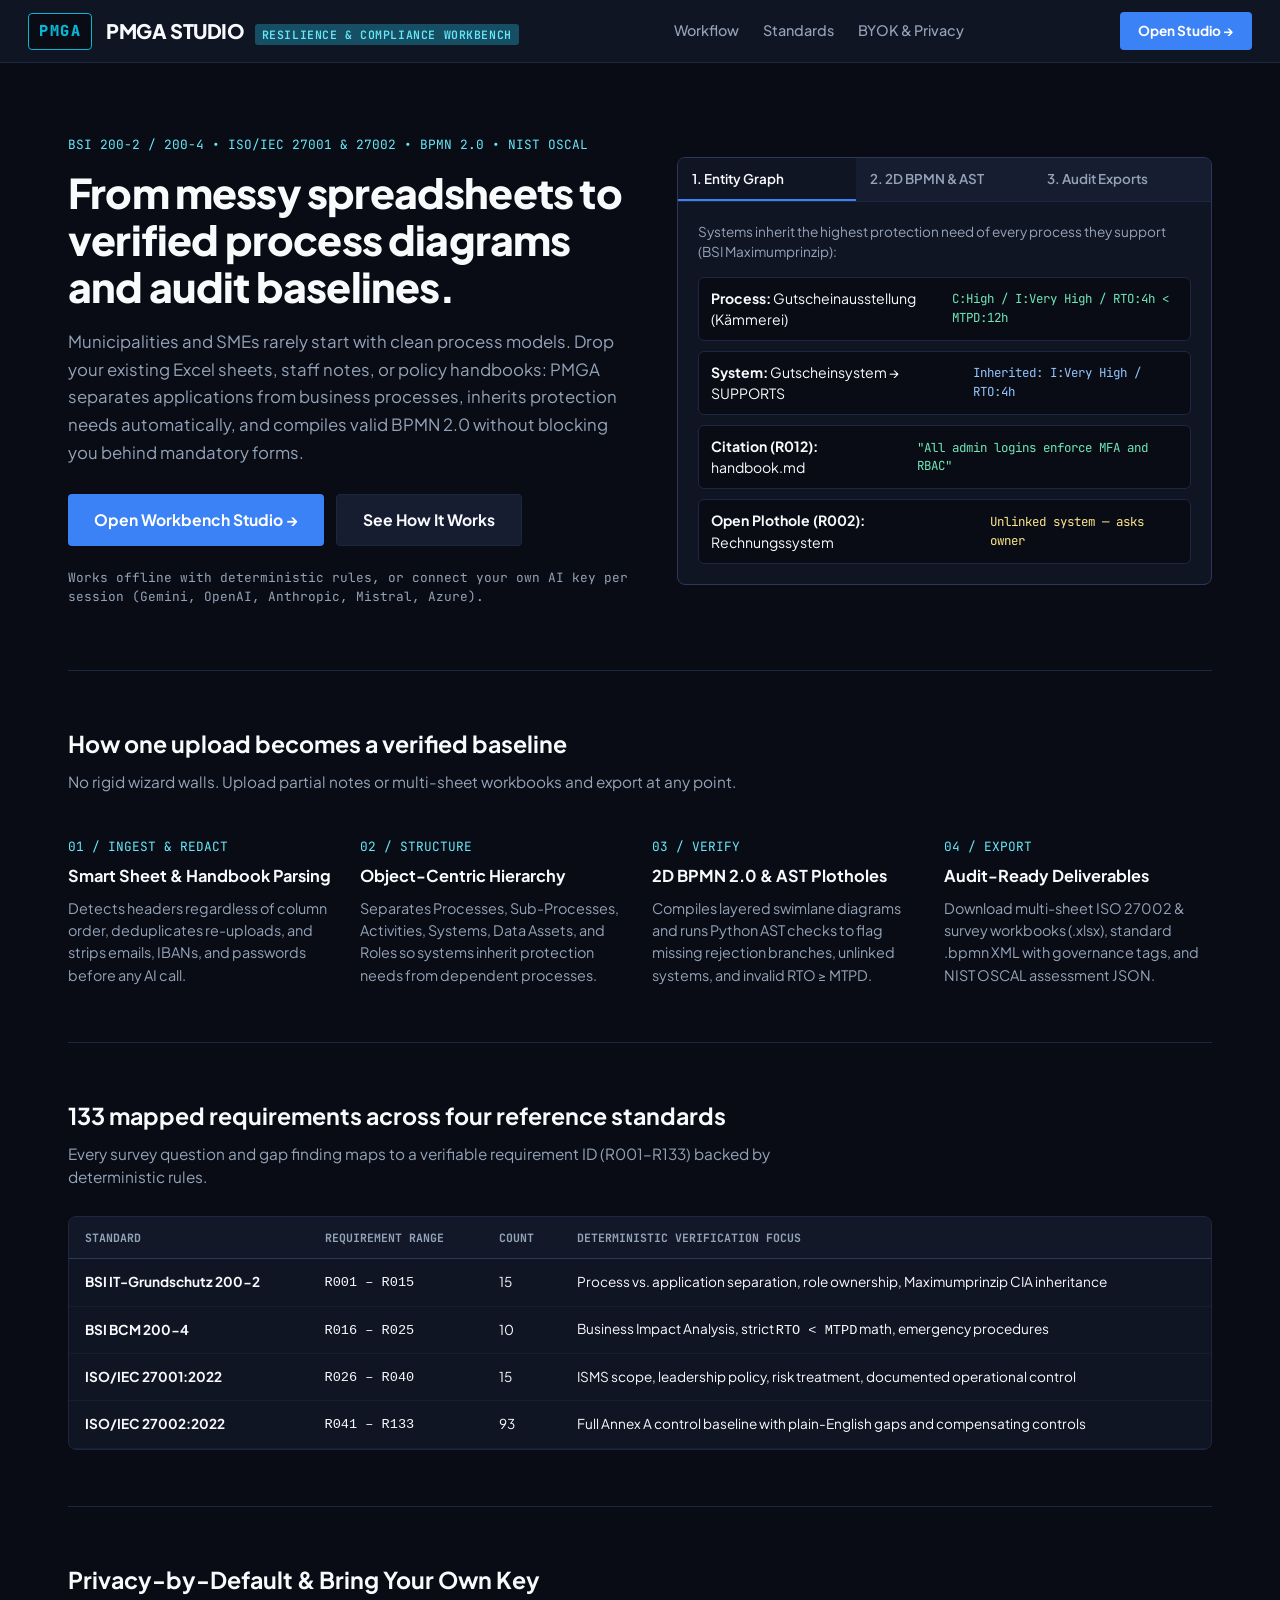
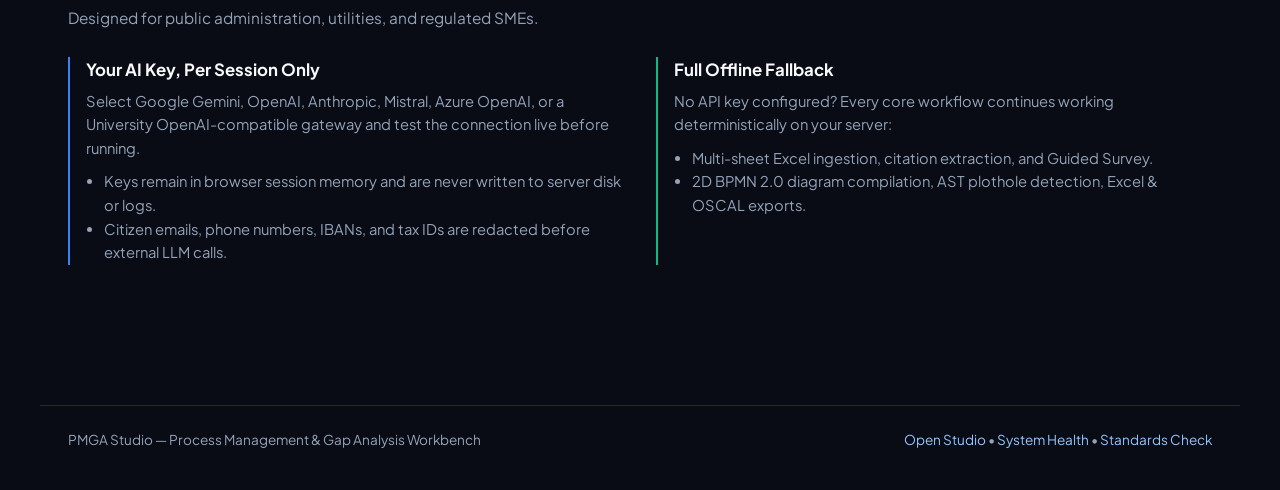
==== static/landing.html @ 05fce690 "feat(ui): add Obsidian Studio landing page at / and route workbench to /studio" ====
<!DOCTYPE html>
<html lang="en">
<head>
  <meta charset="UTF-8">
  <meta name="viewport" content="width=device-width, initial-scale=1.0">
  <title>PMGA Studio — Process Management &amp; Compliance Gap Workbench</title>
  <meta name="description" content="Turn messy spreadsheets and process handbooks into verified BPMN 2.0 diagrams, BSI 200-2 inheritance graphs, and ISO 27002 / OSCAL audit baselines.">

  <link rel="preconnect" href="https://fonts.googleapis.com">
  <link rel="preconnect" href="https://fonts.gstatic.com" crossorigin>
  <link href="https://fonts.googleapis.com/css2?family=JetBrains+Mono:wght@400;500;600;700;800&family=Plus+Jakarta+Sans:wght@400;500;600;700;800&display=swap" rel="stylesheet">

  <link rel="stylesheet" href="/static/css/styles.css?v=2.3.0">
  <link rel="stylesheet" href="/static/css/landing.css?v=2.3.0">
</head>
<body>

  <header class="app-header">
    <div class="brand">
      <div class="brand-crest">PMGA</div>
      <div class="brand-titles">
        <h1>PMGA STUDIO</h1>
        <span class="subtitle">Resilience &amp; Compliance Workbench</span>
      </div>
    </div>

    <nav class="landing-nav-links" aria-label="Primary">
      <a href="#workflow">Workflow</a>
      <a href="#standards">Standards</a>
      <a href="#privacy-byok">BYOK &amp; Privacy</a>
    </nav>

    <div class="header-actions">
      <a href="/studio" class="pill-btn primary hero-cta-link">Open Studio &rarr;</a>
    </div>
  </header>

  <main class="landing-main">

    <!-- HERO -->
    <section class="hero-grid">
      <div>
        <div class="hero-eyebrow">BSI 200-2 / 200-4 &bull; ISO/IEC 27001 &amp; 27002 &bull; BPMN 2.0 &bull; NIST OSCAL</div>
        <h2 class="hero-title">From messy spreadsheets to verified process diagrams and audit baselines.</h2>
        <p class="hero-lead">
          Municipalities and SMEs rarely start with clean process models. Drop your existing Excel sheets, staff notes, or policy handbooks: PMGA separates applications from business processes, inherits protection needs automatically, and compiles valid BPMN 2.0 without blocking you behind mandatory forms.
        </p>
        <div class="hero-actions">
          <a href="/studio" class="pill-btn primary large hero-cta-link">Open Workbench Studio &rarr;</a>
          <a href="#workflow" class="pill-btn secondary large hero-cta-link">See How It Works</a>
        </div>
        <p class="hero-footnote">
          Works offline with deterministic rules, or connect your own AI key per session (Gemini, OpenAI, Anthropic, Mistral, Azure).
        </p>
      </div>

      <!-- Interactive Visual Preview -->
      <div class="preview-stage" aria-label="Interactive PMGA Pipeline Preview">
        <div class="stage-tabs" role="tablist">
          <button type="button" class="stage-tab active" role="tab" aria-selected="true" data-stage="stage-graph">1. Entity Graph</button>
          <button type="button" class="stage-tab" role="tab" aria-selected="false" data-stage="stage-bpmn">2. 2D BPMN &amp; AST</button>
          <button type="button" class="stage-tab" role="tab" aria-selected="false" data-stage="stage-export">3. Audit Exports</button>
        </div>

        <div class="stage-body">
          <div id="stage-graph" class="stage-pane active">
            <p class="stage-caption">Systems inherit the highest protection need of every process they support (BSI Maximumprinzip):</p>
            <ul class="graph-flow-list">
              <li class="graph-flow-row">
                <span><strong>Process:</strong> Gutscheinausstellung (Kämmerei)</span>
                <span class="mono-tag">C:High / I:Very High / RTO:4h &lt; MTPD:12h</span>
              </li>
              <li class="graph-flow-row">
                <span><strong>System:</strong> Gutscheinsystem &rarr; SUPPORTS</span>
                <span class="mono-tag info">Inherited: I:Very High / RTO:4h</span>
              </li>
              <li class="graph-flow-row">
                <span><strong>Citation (R012):</strong> handbook.md</span>
                <span class="mono-tag">"All admin logins enforce MFA and RBAC"</span>
              </li>
              <li class="graph-flow-row">
                <span><strong>Open Plothole (R002):</strong> Rechnungssystem</span>
                <span class="mono-tag warn">Unlinked system &mdash; asks owner</span>
              </li>
            </ul>
          </div>

          <div id="stage-bpmn" class="stage-pane">
            <p class="stage-caption">Layered 2D BPMN 2.0 swimlanes with deterministic Python AST branch checking:</p>
            <svg viewBox="0 0 540 185" width="100%" height="185" role="img" aria-label="Sample 2D BPMN 2.0 diagram with parallel gateway and loop-back">
              <rect x="4" y="4" width="532" height="177" rx="6" fill="#090C15" stroke="#1E2740"/>
              <line x1="4" y1="92" x2="536" y2="92" stroke="#161E33"/>
              <text x="14" y="24" fill="#94A3B8" font-family="JetBrains Mono, monospace" font-size="10">Bürgeramt</text>
              <text x="14" y="112" fill="#94A3B8" font-family="JetBrains Mono, monospace" font-size="10">Kämmerei</text>

              <circle cx="52" cy="52" r="12" fill="#101524" stroke="#10B981" stroke-width="2"/>
              <line x1="64" y1="52" x2="96" y2="52" stroke="#94A3B8" stroke-width="1.5"/>

              <rect x="96" y="30" width="96" height="44" rx="5" fill="#161D31" stroke="#3B82F6" stroke-width="1.5"/>
              <text x="144" y="56" text-anchor="middle" fill="#F8FAFC" font-family="Plus Jakarta Sans, sans-serif" font-size="11">Antrag prüfen</text>

              <line x1="192" y1="52" x2="224" y2="52" stroke="#94A3B8" stroke-width="1.5"/>
              <polygon points="242,34 260,52 242,70 224,52" fill="#161D31" stroke="#F59E0B" stroke-width="1.5"/>
              <text x="242" y="56" text-anchor="middle" fill="#FDE68A" font-family="JetBrains Mono, monospace" font-size="12">X</text>

              <path d="M 242 70 L 242 84 L 144 84 L 144 74" fill="none" stroke="#F59E0B" stroke-width="1.2" stroke-dasharray="3,3"/>
              <text x="193" y="81" text-anchor="middle" fill="#FDE68A" font-family="JetBrains Mono, monospace" font-size="9">Revision</text>

              <line x1="260" y1="52" x2="310" y2="52" stroke="#94A3B8" stroke-width="1.5"/>
              <path d="M 242 70 L 242 136 L 310 136" fill="none" stroke="#94A3B8" stroke-width="1.5"/>

              <rect x="310" y="30" width="110" height="44" rx="5" fill="#161D31" stroke="#06B6D4" stroke-width="1.5"/>
              <text x="365" y="56" text-anchor="middle" fill="#F8FAFC" font-family="Plus Jakarta Sans, sans-serif" font-size="11">Bescheid senden</text>

              <rect x="310" y="114" width="110" height="44" rx="5" fill="#161D31" stroke="#06B6D4" stroke-width="1.5"/>
              <text x="365" y="140" text-anchor="middle" fill="#F8FAFC" font-family="Plus Jakarta Sans, sans-serif" font-size="11">Voucher buchen</text>

              <line x1="420" y1="52" x2="478" y2="52" stroke="#94A3B8" stroke-width="1.5"/>
              <path d="M 420 136 L 456 136 L 456 52 L 478 52" fill="none" stroke="#94A3B8" stroke-width="1.5"/>
              <circle cx="494" cy="52" r="12" fill="#101524" stroke="#EF4444" stroke-width="2.5"/>
            </svg>
          </div>

          <div id="stage-export" class="stage-pane">
            <p class="stage-caption">Every run produces human-readable Excel reports, standard .bpmn XML, and machine-readable NIST OSCAL JSON:</p>
            <div class="code-preview">{
  "assessment-results": {
    "oscal-version": "1.1.2",
    "observations": [
      {
        "title": "R018 (COMPLIANT)",
        "description": "RTO 4 is below MTPD 12.",
        "relevant-evidence": [{ "source": "handbook.md", "quote": "RTO: 4h, MTPD: 12h" }]
      }
    ],
    "findings": [
      { "title": "A.8.2 — Privileged access rights", "status": "not-satisfied" }
    ]
  }
}</div>
          </div>
        </div>
      </div>
    </section>

    <!-- 4-STEP WORKFLOW -->
    <section id="workflow" class="landing-section">
      <h2 class="section-heading">How one upload becomes a verified baseline</h2>
      <p class="section-sub">No rigid wizard walls. Upload partial notes or multi-sheet workbooks and export at any point.</p>

      <div class="steps-grid">
        <div class="step-item">
          <span class="step-num-mono">01 / INGEST &amp; REDACT</span>
          <h3>Smart Sheet &amp; Handbook Parsing</h3>
          <p>Detects headers regardless of column order, deduplicates re-uploads, and strips emails, IBANs, and passwords before any AI call.</p>
        </div>
        <div class="step-item">
          <span class="step-num-mono">02 / STRUCTURE</span>
          <h3>Object-Centric Hierarchy</h3>
          <p>Separates Processes, Sub-Processes, Activities, Systems, Data Assets, and Roles so systems inherit protection needs from dependent processes.</p>
        </div>
        <div class="step-item">
          <span class="step-num-mono">03 / VERIFY</span>
          <h3>2D BPMN 2.0 &amp; AST Plotholes</h3>
          <p>Compiles layered swimlane diagrams and runs Python AST checks to flag missing rejection branches, unlinked systems, and invalid RTO &ge; MTPD.</p>
        </div>
        <div class="step-item">
          <span class="step-num-mono">04 / EXPORT</span>
          <h3>Audit-Ready Deliverables</h3>
          <p>Download multi-sheet ISO 27002 &amp; survey workbooks (.xlsx), standard .bpmn XML with governance tags, and NIST OSCAL assessment JSON.</p>
        </div>
      </div>
    </section>

    <!-- STANDARDS -->
    <section id="standards" class="landing-section">
      <h2 class="section-heading">133 mapped requirements across four reference standards</h2>
      <p class="section-sub">Every survey question and gap finding maps to a verifiable requirement ID (R001&ndash;R133) backed by deterministic rules.</p>

      <div class="landing-table-wrap">
        <table class="civic-table">
          <thead>
            <tr>
              <th>Standard</th>
              <th>Requirement Range</th>
              <th>Count</th>
              <th>Deterministic Verification Focus</th>
            </tr>
          </thead>
          <tbody>
            <tr>
              <td><strong>BSI IT-Grundschutz 200-2</strong></td>
              <td><code>R001 &ndash; R015</code></td>
              <td>15</td>
              <td>Process vs. application separation, role ownership, Maximumprinzip CIA inheritance</td>
            </tr>
            <tr>
              <td><strong>BSI BCM 200-4</strong></td>
              <td><code>R016 &ndash; R025</code></td>
              <td>10</td>
              <td>Business Impact Analysis, strict <code>RTO &lt; MTPD</code> math, emergency procedures</td>
            </tr>
            <tr>
              <td><strong>ISO/IEC 27001:2022</strong></td>
              <td><code>R026 &ndash; R040</code></td>
              <td>15</td>
              <td>ISMS scope, leadership policy, risk treatment, documented operational control</td>
            </tr>
            <tr>
              <td><strong>ISO/IEC 27002:2022</strong></td>
              <td><code>R041 &ndash; R133</code></td>
              <td>93</td>
              <td>Full Annex A control baseline with plain-English gaps and compensating controls</td>
            </tr>
          </tbody>
        </table>
      </div>
    </section>

    <!-- BYOK & PRIVACY -->
    <section id="privacy-byok" class="landing-section">
      <h2 class="section-heading">Privacy-by-Default &amp; Bring Your Own Key</h2>
      <p class="section-sub">Designed for public administration, utilities, and regulated SMEs.</p>

      <div class="guarantee-grid">
        <div class="guarantee-col">
          <h3>Your AI Key, Per Session Only</h3>
          <p>Select Google Gemini, OpenAI, Anthropic, Mistral, Azure OpenAI, or a University OpenAI-compatible gateway and test the connection live before running.</p>
          <ul>
            <li>Keys remain in browser session memory and are never written to server disk or logs.</li>
            <li>Citizen emails, phone numbers, IBANs, and tax IDs are redacted before external LLM calls.</li>
          </ul>
        </div>
        <div class="guarantee-col offline">
          <h3>Full Offline Fallback</h3>
          <p>No API key configured? Every core workflow continues working deterministically on your server:</p>
          <ul>
            <li>Multi-sheet Excel ingestion, citation extraction, and Guided Survey.</li>
            <li>2D BPMN 2.0 diagram compilation, AST plothole detection, Excel &amp; OSCAL exports.</li>
          </ul>
        </div>
      </div>
    </section>

  </main>

  <footer class="landing-footer">
    <span>PMGA Studio &mdash; Process Management &amp; Gap Analysis Workbench</span>
    <span>
      <a href="/studio">Open Studio</a> &bull;
      <a href="/api/v1/health">System Health</a> &bull;
      <a href="/api/v1/standards/verify-mapping">Standards Check</a>
    </span>
  </footer>

  <script>
    document.querySelectorAll('.stage-tab').forEach(tab => {
      tab.addEventListener('click', () => {
        document.querySelectorAll('.stage-tab').forEach(t => {
          t.classList.remove('active');
          t.setAttribute('aria-selected', 'false');
        });
        document.querySelectorAll('.stage-pane').forEach(p => p.classList.remove('active'));
        tab.classList.add('active');
        tab.setAttribute('aria-selected', 'true');
        const target = document.getElementById(tab.dataset.stage);
        if (target) target.classList.add('active');
      });
    });
  </script>
</body>
</html>
---- static/css/styles.css ----
/* ==============================================================================
   PMGA STUDIO — HIGH-CONTRAST OBSIDIAN & ELECTRIC CYBER WORKBENCH
   Precision Developer-Grade Studio Design (Zero Gradients, Bold Flat Accents)
   ============================================================================== */

:root {
  /* Pitch Obsidian Studio Canvas (Zero gradients, solid high-contrast depth) */
  --bg-canvas: #090C15;
  --bg-surface: #101524;
  --bg-elevated: #161D31;
  --bg-overlay: #1D263F;
  --bg-subtle: #121828;
  --bg-dark: #05070B;

  /* Precision High-Contrast Typography */
  --ink-primary: #F8FAFC;
  --ink-secondary: #94A3B8;
  --ink-muted: #64748B;
  --ink-inverted: #090C15;

  /* Architectural Hairlines & Focus Rings */
  --border-hairline: 1px solid #1E2740;
  --border-subtle: 1px solid #161E33;
  --border-strong: 1px solid #2B3859;
  --border-focus: 2px solid #3B82F6;

  /* Vivid, Flat, Intentional Accent Colors (Zero Gradients) */
  --accent-blue: #3B82F6;
  --accent-blue-hover: #2563EB;
  --accent-blue-tint: #1E3A8A;
  --accent-blue-text: #93C5FD;

  --accent-emerald: #10B981;
  --accent-emerald-hover: #059669;
  --accent-emerald-tint: #064E3B;
  --accent-emerald-text: #6EE7B7;

  --accent-amber: #F59E0B;
  --accent-amber-hover: #D97706;
  --accent-amber-tint: #78350F;
  --accent-amber-text: #FDE68A;

  --accent-crimson: #EF4444;
  --accent-crimson-hover: #DC2626;
  --accent-crimson-tint: #7F1D1D;
  --accent-crimson-text: #FCA5A5;

  --accent-cyan: #06B6D4;
  --accent-cyan-hover: #0891B2;
  --accent-cyan-tint: #164E63;
  --accent-cyan-text: #67E8F9;

  --accent-violet: #8B5CF6;
  --accent-violet-hover: #7C3AED;
  --accent-violet-tint: #4C1D95;
  --accent-violet-text: #DDD6FE;

  /* Fonts */
  --font-ui: 'Plus Jakarta Sans', system-ui, -apple-system, BlinkMacSystemFont, 'Segoe UI', Roboto, sans-serif;
  --font-mono: 'JetBrains Mono', ui-monospace, SFMono-Regular, Menlo, Monaco, Consolas, monospace;
}

* {
  box-sizing: border-box;
  margin: 0;
  padding: 0;
}

/* Custom Studio Scrollbars */
::-webkit-scrollbar {
  width: 8px;
  height: 8px;
}
::-webkit-scrollbar-track {
  background: var(--bg-canvas);
}
::-webkit-scrollbar-thumb {
  background: #232D48;
  border-radius: 4px;
}
::-webkit-scrollbar-thumb:hover {
  background: #3B4B75;
}

body {
  background-color: var(--bg-canvas);
  color: var(--ink-primary);
  font-family: var(--font-ui);
  line-height: 1.5;
  -webkit-font-smoothing: antialiased;
  min-height: 100vh;
}

/* --- Top Header & Command HUD --- */
.app-header {
  background-color: var(--bg-surface);
  border-bottom: var(--border-hairline);
  padding: 12px 28px;
  display: flex;
  align-items: center;
  justify-content: space-between;
  gap: 20px;
  position: sticky;
  top: 0;
  z-index: 100;
}
.brand {
  display: flex;
  align-items: center;
  gap: 14px;
}
.brand-crest {
  padding: 6px 10px;
  background-color: var(--bg-canvas);
  border: 1px solid var(--accent-cyan);
  color: var(--accent-cyan);
  display: flex;
  align-items: center;
  justify-content: center;
  font-family: var(--font-mono);
  font-weight: 800;
  font-size: 0.95rem;
  letter-spacing: 0.1em;
  border-radius: 4px;
}
.brand-titles {
  display: flex;
  align-items: baseline;
  gap: 10px;
}
.brand-titles h1 {
  font-size: 1.25rem;
  font-weight: 800;
  letter-spacing: -0.02em;
  color: var(--ink-primary);
}
.brand-titles .subtitle {
  font-size: 0.72rem;
  font-family: var(--font-mono);
  color: var(--accent-cyan-text);
  background-color: var(--accent-cyan-tint);
  padding: 2px 7px;
  border-radius: 3px;
  text-transform: uppercase;
  letter-spacing: 0.05em;
  font-weight: 600;
}

/* Assessment Switcher */
.project-indicator {
  display: flex;
  align-items: center;
  gap: 10px;
}
.project-indicator .label {
  font-family: var(--font-mono);
  font-size: 0.72rem;
  font-weight: 700;
  color: var(--ink-muted);
  letter-spacing: 0.08em;
}

.new-project-inline {
  display: flex;
  align-items: center;
  gap: 8px;
  background-color: var(--bg-elevated);
  border: 1px solid var(--accent-blue);
  padding: 4px 8px;
  border-radius: 4px;
}
.new-project-inline input {
  min-width: 260px;
  font-size: 0.85rem;
  padding: 6px 10px;
  background-color: var(--bg-canvas);
  color: var(--ink-primary);
  border: var(--border-hairline);
}

.header-actions {
  display: flex;
  align-items: center;
  gap: 12px;
}

.byok-status-btn {
  display: flex;
  align-items: center;
  gap: 8px;
  padding: 7px 14px;
  border: var(--border-hairline);
  background-color: var(--bg-elevated);
  color: var(--ink-primary);
  font-family: var(--font-mono);
  font-size: 0.76rem;
  font-weight: 600;
  cursor: pointer;
  border-radius: 4px;
  transition: all 0.15s ease;
}
.byok-status-btn:hover {
  border-color: var(--accent-blue);
}
.byok-status-btn .dot {
  width: 8px;
  height: 8px;
  border-radius: 50%;
  background-color: var(--accent-crimson);
}
.byok-status-btn.configured .dot {
  background-color: var(--accent-emerald);
}

/* --- Workflow Segmented Tabs --- */
.workflow-tabs {
  background-color: var(--bg-surface);
  border-bottom: var(--border-hairline);
  padding: 0 28px;
  display: flex;
  gap: 6px;
}
.tab-btn {
  background: none;
  border: none;
  border-bottom: 3px solid transparent;
  padding: 14px 20px;
  font-family: var(--font-ui);
  font-size: 0.88rem;
  font-weight: 600;
  color: var(--ink-secondary);
  cursor: pointer;
  display: flex;
  align-items: center;
  gap: 10px;
  transition: all 0.15s ease;
}
.tab-btn:hover {
  color: var(--ink-primary);
  background-color: var(--bg-elevated);
}
.tab-btn .step-num {
  width: 20px;
  height: 20px;
  border-radius: 4px;
  background-color: var(--bg-elevated);
  color: var(--ink-secondary);
  display: inline-flex;
  align-items: center;
  justify-content: center;
  font-family: var(--font-mono);
  font-size: 0.72rem;
  font-weight: 700;
}
.tab-btn.active {
  color: var(--accent-blue-text);
  border-bottom-color: var(--accent-blue);
  background-color: var(--bg-subtle);
}
.tab-btn.active .step-num {
  background-color: var(--accent-blue);
  color: #FFFFFF;
}

/* --- Non-Blocking Floating Toast --- */
.status-toast {
  position: fixed;
  bottom: 24px;
  right: 24px;
  background-color: var(--bg-elevated);
  color: var(--ink-primary);
  padding: 14px 20px;
  border-radius: 6px;
  border: 1px solid var(--border-strong);
  display: flex;
  align-items: center;
  gap: 16px;
  font-size: 0.88rem;
  font-family: var(--font-ui);
  box-shadow: 0 10px 30px rgba(0, 0, 0, 0.6);
  z-index: 2000;
  transition: opacity 0.2s ease, transform 0.2s ease;
  max-width: 480px;
}
.status-toast.toast-success {
  border-left: 4px solid var(--accent-emerald);
}
.status-toast.toast-error {
  border-left: 4px solid var(--accent-crimson);
}
.status-toast.toast-info {
  border-left: 4px solid var(--accent-blue);
}
.status-toast button {
  background: none;
  border: none;
  color: var(--ink-muted);
  font-size: 1.25rem;
  cursor: pointer;
  line-height: 1;
}
.status-toast button:hover {
  color: var(--ink-primary);
}

/* --- Main Layout --- */
.app-main {
  max-width: 1540px;
  margin: 24px auto;
  padding: 0 28px;
}
.tab-pane {
  display: none;
}
.tab-pane.active {
  display: block;
}

/* --- Progressive Disclosure Drawers --- */
.disclosure-drawer {
  background-color: var(--bg-surface);
  border: var(--border-hairline);
  margin-bottom: 24px;
  border-radius: 6px;
  overflow: hidden;
}
.disclosure-summary {
  padding: 14px 22px;
  font-weight: 700;
  font-size: 0.92rem;
  cursor: pointer;
  background-color: var(--bg-subtle);
  border-bottom: 1px solid transparent;
  display: flex;
  align-items: center;
  gap: 12px;
  user-select: none;
  transition: background-color 0.15s ease;
  color: var(--ink-primary);
}
.disclosure-summary:hover {
  background-color: var(--bg-elevated);
}
.disclosure-drawer[open] .disclosure-summary {
  border-bottom: var(--border-hairline);
}
.disclosure-hint {
  font-size: 0.78rem;
  font-weight: 400;
  color: var(--accent-cyan);
  font-family: var(--font-mono);
}
.disclosure-body {
  padding: 22px;
}

/* --- Start Guide: click-through step list from the diagnostics endpoint --- */
.start-guide-steps {
  list-style: none;
  margin: 0;
  padding: 0;
  display: grid;
  gap: 4px;
  grid-template-columns: repeat(auto-fit, minmax(240px, 1fr));
}
.guide-step {
  display: flex;
  flex-wrap: wrap;
  align-items: baseline;
  gap: 4px 8px;
  padding: 8px 10px;
  border: var(--border-hairline);
  border-radius: 4px;
  background-color: var(--bg-subtle);
  font-size: 0.82rem;
}
.guide-step.done {
  opacity: 0.62;
}
.guide-step.todo[data-action] {
  cursor: pointer;
  transition: background-color 0.15s ease;
}
.guide-step.todo[data-action]:hover,
.guide-step.todo[data-action]:focus-visible {
  background-color: var(--bg-elevated);
  outline: 1px solid var(--accent-cyan);
}
.guide-mark {
  font-family: var(--font-mono);
  color: var(--accent-cyan);
  flex: 0 0 auto;
}
.guide-step.done .guide-mark {
  color: var(--accent-green, #3ea86a);
}
.guide-title {
  font-weight: 600;
  color: var(--ink-primary);
}
.guide-detail {
  font-family: var(--font-mono);
  font-size: 0.74rem;
  color: var(--ink-muted);
}
.guide-hint {
  flex-basis: 100%;
  font-size: 0.76rem;
  color: var(--accent-cyan);
}

/* Corpus Grid Controls */
.corpus-grid-row {
  display: flex;
  align-items: flex-end;
  gap: 14px;
  flex-wrap: wrap;
}
.corpus-control-group {
  display: flex;
  flex-direction: column;
  gap: 6px;
}
.corpus-control-group label {
  font-family: var(--font-mono);
  font-size: 0.75rem;
  font-weight: 700;
  color: var(--ink-secondary);
  text-transform: uppercase;
  letter-spacing: 0.05em;
}
.corpus-model-info {
  margin-top: 14px;
  padding: 8px 14px;
  background-color: var(--bg-canvas);
  border: var(--border-hairline);
  border-radius: 4px;
  font-family: var(--font-mono);
  font-size: 0.78rem;
  color: var(--accent-cyan-text);
}

.benchmarks-compact-list {
  display: grid;
  grid-template-columns: repeat(auto-fit, minmax(320px, 1fr));
  gap: 14px;
  margin-top: 12px;
}
.bm-card {
  border: var(--border-hairline);
  padding: 16px;
  background-color: var(--bg-canvas);
  border-radius: 4px;
  cursor: pointer;
  transition: all 0.15s ease;
}
.bm-card:hover {
  border-color: var(--accent-blue);
  background-color: var(--bg-elevated);
}
.bm-card h4 {
  font-size: 0.95rem;
  font-weight: 700;
  color: var(--ink-primary);
  margin-bottom: 4px;
}
.bm-card p {
  font-size: 0.8rem;
  color: var(--ink-secondary);
  margin-bottom: 10px;
}
.bm-meta {
  font-family: var(--font-mono);
  font-size: 0.72rem;
  color: var(--ink-muted);
  margin-bottom: 8px;
}
.bm-card .bm-load-btn {
  font-family: var(--font-mono);
  font-size: 0.75rem;
  color: var(--accent-blue-text);
  font-weight: 700;
}

/* --- Split Intake Grid --- */
.intake-split-grid {
  display: grid;
  grid-template-columns: 1fr 1fr;
  gap: 24px;
  margin-bottom: 24px;
}
@media (max-width: 960px) {
  .intake-split-grid {
    grid-template-columns: 1fr;
  }
}
.intake-card {
  background-color: var(--bg-surface);
  border: var(--border-hairline);
  border-radius: 6px;
  padding: 24px;
}
.reality-card {
  border-top: 3px solid var(--accent-amber);
}
.policy-card {
  border-top: 3px solid var(--accent-violet);
}
.card-header-row {
  display: flex;
  align-items: center;
  justify-content: space-between;
  margin-bottom: 10px;
}
.card-tag {
  font-family: var(--font-mono);
  font-size: 0.7rem;
  font-weight: 700;
  letter-spacing: 0.05em;
  padding: 3px 8px;
  border-radius: 3px;
  text-transform: uppercase;
}
.card-tag.actual {
  background-color: var(--accent-amber-tint);
  color: var(--accent-amber-text);
}
.card-tag.formal {
  background-color: var(--accent-violet-tint);
  color: var(--accent-violet-text);
}
.intake-card h3 {
  font-size: 1.15rem;
  font-weight: 700;
  color: var(--ink-primary);
}
.intake-card .card-desc {
  font-size: 0.84rem;
  color: var(--ink-secondary);
  margin-bottom: 16px;
}
.civic-textarea {
  width: 100%;
  height: 200px;
  border: var(--border-hairline);
  background-color: var(--bg-canvas);
  color: var(--ink-primary);
  padding: 14px;
  font-family: var(--font-ui);
  font-size: 0.88rem;
  line-height: 1.6;
  resize: vertical;
  margin-bottom: 14px;
  border-radius: 4px;
}
.civic-textarea:focus {
  outline: none;
  border-color: var(--accent-blue);
  background-color: #0C101A;
}

.file-upload-row {
  display: flex;
  align-items: center;
  gap: 14px;
}
.file-label {
  padding: 8px 16px;
  border: var(--border-hairline);
  background-color: var(--bg-elevated);
  color: var(--ink-primary);
  font-size: 0.8rem;
  font-weight: 600;
  border-radius: 4px;
  cursor: pointer;
  transition: all 0.15s ease;
}
.file-label:hover {
  border-color: var(--accent-blue);
  background-color: var(--bg-overlay);
}
.file-label input {
  display: none;
}
.uploaded-filename {
  font-size: 0.8rem;
  color: var(--ink-muted);
  font-family: var(--font-mono);
}

.intake-actions-bar {
  display: flex;
  justify-content: flex-end;
  margin-bottom: 28px;
}

/* --- Buttons & Inputs --- */
.pill-btn {
  font-family: var(--font-ui);
  font-size: 0.85rem;
  font-weight: 700;
  padding: 9px 18px;
  border: none;
  border-radius: 4px;
  cursor: pointer;
  transition: all 0.15s ease;
  display: inline-flex;
  align-items: center;
  gap: 8px;
}
.pill-btn.primary {
  background-color: var(--accent-blue);
  color: #FFFFFF;
}
.pill-btn.primary:hover {
  background-color: var(--accent-blue-hover);
}
.pill-btn.secondary {
  background-color: var(--bg-elevated);
  border: var(--border-hairline);
  color: var(--ink-primary);
}
.pill-btn.secondary:hover {
  background-color: var(--bg-overlay);
  border-color: var(--accent-blue);
}
.pill-btn.danger {
  background-color: var(--accent-crimson);
  color: #FFFFFF;
}
.pill-btn.danger:hover {
  background-color: var(--accent-crimson-hover);
}
.pill-btn.large {
  padding: 13px 26px;
  font-size: 0.98rem;
}

.civic-select, .civic-input {
  border: var(--border-hairline);
  background-color: var(--bg-canvas);
  color: var(--ink-primary);
  padding: 9px 14px;
  font-size: 0.85rem;
  font-family: var(--font-ui);
  border-radius: 4px;
}
.civic-select:focus, .civic-input:focus {
  outline: none;
  border-color: var(--accent-blue);
}

/* --- Verbatim Survey Workspace --- */
.survey-workspace {
  background-color: var(--bg-surface);
  border: var(--border-hairline);
  border-radius: 6px;
  padding: 24px;
  margin-top: 10px;
}
.survey-header-bar {
  display: flex;
  justify-content: space-between;
  align-items: center;
  margin-bottom: 20px;
  border-bottom: var(--border-hairline);
  padding-bottom: 16px;
  flex-wrap: wrap;
  gap: 12px;
}
.survey-header-bar h3 {
  font-size: 1.3rem;
  font-weight: 700;
  color: var(--ink-primary);
}
.survey-header-bar .subtext {
  font-size: 0.82rem;
  color: var(--ink-muted);
  font-family: var(--font-mono);
}
.survey-progress-pill {
  width: 240px;
  height: 26px;
  background-color: var(--bg-canvas);
  border: var(--border-hairline);
  border-radius: 4px;
  position: relative;
  overflow: hidden;
  display: flex;
  align-items: center;
  justify-content: center;
}
.progress-fill {
  position: absolute;
  top: 0;
  left: 0;
  height: 100%;
  background-color: var(--accent-emerald-tint);
  border-right: 2px solid var(--accent-emerald);
  transition: width 0.3s ease;
}
.survey-progress-pill span {
  position: relative;
  z-index: 1;
  font-family: var(--font-mono);
  font-size: 0.74rem;
  font-weight: 700;
  color: var(--ink-primary);
}

.survey-split-layout {
  display: grid;
  grid-template-columns: 1.15fr 1fr;
  gap: 24px;
}
@media (max-width: 1120px) {
  .survey-split-layout {
    grid-template-columns: 1fr;
  }
}
.survey-left-col {
  display: flex;
  flex-direction: column;
  gap: 20px;
}
.survey-right-col {
  display: flex;
  flex-direction: column;
}

/* Single Active Question Card */
.question-card {
  background-color: var(--bg-elevated);
  border: var(--border-hairline);
  border-left: 4px solid var(--accent-cyan);
  border-radius: 6px;
  padding: 22px;
  display: flex;
  flex-direction: column;
  gap: 16px;
}
.question-card-top {
  display: flex;
  align-items: center;
  gap: 10px;
  flex-wrap: wrap;
}
.phase-badge {
  font-family: var(--font-mono);
  font-size: 0.72rem;
  font-weight: 700;
  background-color: var(--accent-cyan-tint);
  color: var(--accent-cyan-text);
  padding: 3px 8px;
  border-radius: 3px;
  text-transform: uppercase;
}
.row-badge {
  font-family: var(--font-mono);
  font-size: 0.72rem;
  font-weight: 700;
  background-color: var(--accent-amber-tint);
  color: var(--accent-amber-text);
  padding: 3px 8px;
  border-radius: 3px;
}
.question-text {
  font-size: 1.25rem;
  font-weight: 700;
  line-height: 1.4;
  color: var(--ink-primary);
}
.chips-container {
  display: flex;
  flex-direction: column;
  gap: 8px;
}
.chips-label {
  font-size: 0.72rem;
  font-weight: 700;
  text-transform: uppercase;
  letter-spacing: 0.05em;
  color: var(--ink-muted);
  font-family: var(--font-mono);
}
.chips-list {
  display: flex;
  flex-wrap: wrap;
  gap: 8px;
}
.chip-btn {
  background-color: var(--bg-canvas);
  border: var(--border-hairline);
  color: var(--accent-blue-text);
  padding: 6px 14px;
  font-size: 0.8rem;
  font-weight: 600;
  border-radius: 4px;
  cursor: pointer;
  transition: all 0.15s ease;
  font-family: var(--font-mono);
}
.chip-btn:hover {
  background-color: var(--accent-blue);
  color: #FFFFFF;
  border-color: var(--accent-blue);
}
.question-input-group .civic-input {
  width: 100%;
  font-size: 0.95rem;
}
.repeatable-checkbox-row label {
  display: flex;
  align-items: center;
  gap: 10px;
  font-size: 0.84rem;
  color: var(--ink-secondary);
  cursor: pointer;
}
.question-actions-row {
  display: flex;
  gap: 10px;
  margin-top: 4px;
}

/* Verbatim Table Card */
.verbatim-table-card {
  background-color: var(--bg-surface);
  border: var(--border-hairline);
  border-radius: 6px;
  overflow: hidden;
}
.table-card-header {
  padding: 14px 20px;
  background-color: var(--bg-elevated);
  border-bottom: var(--border-hairline);
  display: flex;
  justify-content: space-between;
  align-items: center;
}
.table-card-header h4 {
  font-size: 0.95rem;
  font-weight: 700;
  color: var(--ink-primary);
}
.table-card-header .subtext {
  font-size: 0.75rem;
  color: var(--ink-muted);
  font-family: var(--font-mono);
}
.table-scroll-container {
  max-height: 320px;
  overflow-y: auto;
}
.civic-table {
  width: 100%;
  border-collapse: collapse;
  font-size: 0.85rem;
  text-align: left;
}
.civic-table th {
  background-color: var(--bg-subtle);
  border-bottom: var(--border-strong);
  padding: 12px 16px;
  font-family: var(--font-mono);
  font-size: 0.72rem;
  font-weight: 700;
  text-transform: uppercase;
  color: var(--ink-secondary);
  position: sticky;
  top: 0;
  z-index: 2;
}
.civic-table td {
  padding: 12px 16px;
  border-bottom: var(--border-subtle);
  vertical-align: middle;
  color: var(--ink-primary);
}
.civic-table tr.clickable-row {
  cursor: pointer;
  transition: background-color 0.1s ease;
}
.civic-table tr.clickable-row:hover {
  background-color: var(--bg-overlay);
}
.civic-table tr.row-focused {
  background-color: var(--accent-blue-tint) !important;
}
.empty-state {
  text-align: center;
  color: var(--ink-muted);
  padding: 30px !important;
}

/* Preview Card */
.preview-card {
  background-color: var(--bg-surface);
  border: var(--border-hairline);
  border-radius: 6px;
  display: flex;
  flex-direction: column;
  height: 100%;
  min-height: 520px;
  overflow: hidden;
}
.preview-card-header {
  padding: 14px 20px;
  background-color: var(--bg-elevated);
  border-bottom: var(--border-hairline);
  display: flex;
  justify-content: space-between;
  align-items: center;
}
.preview-card-header h4 {
  font-size: 0.95rem;
  font-weight: 700;
  color: var(--ink-primary);
}
.preview-canvas-wrapper {
  flex: 1;
  position: relative;
  min-height: 460px;
  background-color: var(--bg-canvas);
}
#survey-preview-canvas {
  width: 100%;
  height: 100%;
  min-height: 460px;
}

/* --- TAB 2: Full BPMN Studio --- */
.bpmn-toolbar {
  display: flex;
  align-items: center;
  justify-content: space-between;
  margin-bottom: 14px;
  flex-wrap: wrap;
  gap: 14px;
}
.toolbar-title h2 {
  font-size: 1.5rem;
  font-weight: 800;
  color: var(--ink-primary);
}
.toolbar-title .subtext {
  font-size: 0.82rem;
  color: var(--ink-secondary);
}
.toolbar-buttons {
  display: flex;
  gap: 10px;
}

/* Telemetry Verification Bar */
.telemetry-bar {
  background-color: var(--bg-surface);
  border: var(--border-hairline);
  border-left: 4px solid var(--accent-emerald);
  padding: 12px 18px;
  display: flex;
  align-items: center;
  gap: 24px;
  margin-bottom: 14px;
  font-size: 0.82rem;
  border-radius: 4px;
}
.telemetry-bar.hidden {
  display: none;
}
.telemetry-metric {
  display: flex;
  align-items: center;
  gap: 8px;
}
.t-label {
  font-family: var(--font-mono);
  font-weight: 700;
  color: var(--ink-muted);
  font-size: 0.72rem;
  letter-spacing: 0.05em;
}
.t-value {
  font-family: var(--font-mono);
  font-weight: 800;
  color: var(--accent-emerald);
  font-size: 0.95rem;
}
.telemetry-detail {
  color: var(--ink-secondary);
  flex: 1;
  font-family: var(--font-mono);
  font-size: 0.78rem;
}

/* Dimension Resizer Bar */
.bpmn-dimension-bar {
  background-color: var(--bg-elevated);
  border: var(--border-hairline);
  border-bottom: none;
  padding: 10px 18px;
  display: flex;
  align-items: center;
  gap: 14px;
  font-size: 0.8rem;
  border-radius: 6px 6px 0 0;
}
.dim-label {
  font-family: var(--font-mono);
  font-weight: 700;
  color: var(--accent-cyan);
  font-size: 0.72rem;
  letter-spacing: 0.05em;
}
.dim-input {
  width: 65px;
  padding: 4px 8px;
  border: var(--border-hairline);
  background-color: var(--bg-canvas);
  color: var(--ink-primary);
  font-family: var(--font-mono);
  font-size: 0.8rem;
  border-radius: 3px;
}
.dim-btn {
  padding: 5px 12px;
  border: var(--border-hairline);
  background-color: var(--bg-surface);
  color: var(--ink-secondary);
  font-family: var(--font-ui);
  font-size: 0.78rem;
  font-weight: 700;
  cursor: pointer;
  border-radius: 3px;
  transition: all 0.15s ease;
}
.dim-btn:hover, .dim-btn.active {
  background-color: var(--accent-blue);
  color: #FFFFFF;
  border-color: var(--accent-blue);
}

.bpmn-wrapper.resizable-container {
  background-color: var(--bg-canvas);
  border: var(--border-hairline);
  height: 680px;
  resize: vertical;
  overflow: auto;
  position: relative;
  border-radius: 0 0 6px 6px;
}
.bpmn-canvas {
  width: 100%;
  height: 100%;
}

/* High-Contrast BPMN-JS Studio Canvas Styling */
.bpmn-canvas .djs-container svg {
  background-color: #080B14 !important;
}
.bpmn-canvas .djs-shape .djs-visual > rect,
.bpmn-canvas .djs-shape .djs-visual > circle,
.bpmn-canvas .djs-shape .djs-visual > polygon {
  fill: #111728 !important;
  stroke: #4B5578 !important;
  stroke-width: 2px !important;
}
.bpmn-canvas .djs-shape.djs-selected .djs-visual > rect,
.bpmn-canvas .djs-shape.djs-selected .djs-visual > circle,
.bpmn-canvas .djs-shape.djs-selected .djs-visual > polygon {
  stroke: var(--accent-blue) !important;
  stroke-width: 2.5px !important;
}
.bpmn-canvas .djs-connection .djs-visual > path {
  stroke: #818CF8 !important;
  stroke-width: 2px !important;
}
.bpmn-canvas .djs-shape .djs-visual text {
  fill: #F8FAFC !important;
  font-family: var(--font-ui) !important;
  font-weight: 600 !important;
}
.djs-palette {
  background-color: var(--bg-elevated) !important;
  border: 1px solid var(--border-strong) !important;
  border-radius: 4px !important;
}
.djs-palette .entry {
  color: var(--ink-secondary) !important;
}
.djs-palette .entry:hover {
  color: var(--accent-blue) !important;
}
.djs-context-pad {
  background-color: var(--bg-elevated) !important;
  border: 1px solid var(--border-strong) !important;
  border-radius: 4px !important;
}

/* --- TAB 3: ISO 27002 Controls & Gap Report --- */
.iso-header {
  display: flex;
  align-items: flex-start;
  justify-content: space-between;
  margin-bottom: 24px;
  gap: 20px;
  flex-wrap: wrap;
}
.iso-title h2 {
  font-size: 1.5rem;
  font-weight: 800;
  color: var(--ink-primary);
}
.iso-title p {
  color: var(--ink-secondary);
  font-size: 0.88rem;
}
.iso-actions {
  display: flex;
  align-items: center;
  gap: 12px;
  flex-wrap: wrap;
}

/* KPI Scorecard Grid */
.kpi-grid {
  display: grid;
  grid-template-columns: repeat(4, 1fr);
  gap: 18px;
  margin-bottom: 24px;
}
@media (max-width: 960px) {
  .kpi-grid {
    grid-template-columns: repeat(2, 1fr);
  }
}
.kpi-card {
  background-color: var(--bg-surface);
  border: var(--border-hairline);
  border-radius: 6px;
  padding: 22px;
  border-left: 4px solid var(--accent-emerald);
}
.kpi-card.critical {
  border-left-color: var(--accent-crimson);
}
.kpi-card.warning {
  border-left-color: var(--accent-amber);
}
.kpi-card.info {
  border-left-color: var(--accent-blue);
}

.kpi-label {
  font-family: var(--font-mono);
  font-size: 0.72rem;
  font-weight: 700;
  color: var(--ink-muted);
  letter-spacing: 0.08em;
}
.kpi-value {
  font-size: 2.4rem;
  font-weight: 800;
  font-family: var(--font-mono);
  margin: 6px 0;
  color: var(--accent-emerald);
}
.kpi-card.critical .kpi-value { color: var(--accent-crimson); }
.kpi-card.warning .kpi-value { color: var(--accent-amber); }
.kpi-card.info .kpi-value { color: var(--accent-blue); }

.kpi-sub {
  font-size: 0.78rem;
  color: var(--ink-secondary);
}

.executive-summary-box {
  background-color: var(--bg-surface);
  border: var(--border-hairline);
  border-left: 4px solid var(--accent-blue);
  border-radius: 6px;
  padding: 20px 24px;
  margin-bottom: 24px;
}
.executive-summary-box h3 {
  font-size: 1rem;
  font-weight: 700;
  color: var(--ink-primary);
  margin-bottom: 6px;
}
.executive-summary-box p {
  color: var(--ink-secondary);
  font-size: 0.9rem;
}

/* Findings Header & Cards */
.findings-header-row {
  display: flex;
  align-items: center;
  justify-content: space-between;
  margin-bottom: 16px;
  flex-wrap: wrap;
  gap: 12px;
}
.findings-header-row h3 {
  font-size: 1.15rem;
  font-weight: 700;
  color: var(--ink-primary);
}
.gap-action-buttons {
  display: flex;
  gap: 10px;
}

.finding-card {
  background-color: var(--bg-surface);
  border: var(--border-hairline);
  border-radius: 6px;
  margin-bottom: 18px;
  padding: 22px;
}
.finding-header {
  display: flex;
  align-items: center;
  justify-content: space-between;
  margin-bottom: 14px;
}
.finding-badge {
  font-family: var(--font-mono);
  font-size: 0.72rem;
  font-weight: 700;
  padding: 3px 10px;
  border-radius: 3px;
  text-transform: uppercase;
}
.finding-badge.critical {
  background-color: var(--accent-crimson-tint);
  color: var(--accent-crimson-text);
}
.finding-badge.warning {
  background-color: var(--accent-amber-tint);
  color: var(--accent-amber-text);
}
.finding-badge.compliant {
  background-color: var(--accent-emerald-tint);
  color: var(--accent-emerald-text);
}

.finding-title-row {
  display: flex;
  align-items: baseline;
  gap: 12px;
  margin-bottom: 10px;
}
.finding-id {
  font-family: var(--font-mono);
  font-size: 1.15rem;
  font-weight: 800;
  color: var(--accent-cyan);
}
.finding-title {
  font-size: 1.15rem;
  font-weight: 700;
  color: var(--ink-primary);
}

.plain-english-box {
  background-color: var(--bg-elevated);
  border-left: 3px solid var(--accent-blue);
  border-radius: 4px;
  padding: 14px 18px;
  margin-bottom: 18px;
  font-size: 0.92rem;
  color: var(--ink-primary);
}
.plain-english-box strong {
  display: block;
  font-family: var(--font-mono);
  font-size: 0.72rem;
  margin-bottom: 6px;
  color: var(--accent-blue-text);
  letter-spacing: 0.05em;
}

.finding-grid-2col {
  display: grid;
  grid-template-columns: 1fr 1fr;
  gap: 20px;
  margin-bottom: 16px;
}
@media (max-width: 800px) {
  .finding-grid-2col {
    grid-template-columns: 1fr;
  }
}
.sub-panel {
  border: var(--border-hairline);
  background-color: var(--bg-canvas);
  border-radius: 4px;
  padding: 16px;
}
.sub-panel h5 {
  font-family: var(--font-mono);
  font-size: 0.75rem;
  font-weight: 700;
  margin-bottom: 10px;
  text-transform: uppercase;
  color: var(--ink-secondary);
}
.sub-panel ul {
  padding-left: 18px;
  font-size: 0.85rem;
  color: var(--ink-secondary);
}
.sub-panel ul li {
  margin-bottom: 6px;
}

.compensating-box {
  background-color: #231709;
  border: 1px solid var(--accent-amber-tint);
  border-radius: 4px;
  padding: 16px;
}
.compensating-box h5 {
  color: var(--accent-amber-text);
  font-family: var(--font-mono);
  font-size: 0.75rem;
  font-weight: 700;
  margin-bottom: 8px;
  text-transform: uppercase;
}
.compensating-box p {
  font-size: 0.85rem;
  color: #FDE68A;
}

/* ISO 27002 Catalog Table */
.iso-table-container {
  background-color: var(--bg-surface);
  border: var(--border-hairline);
  border-radius: 4px;
  max-height: 600px;
  overflow-y: auto;
}
.control-id-badge {
  font-family: var(--font-mono);
  font-weight: 800;
  color: var(--accent-cyan);
}

/* --- Modals --- */
.civic-modal-backdrop {
  position: fixed;
  inset: 0;
  background-color: rgba(5, 7, 11, 0.8);
  backdrop-filter: blur(4px);
  display: none;
  align-items: center;
  justify-content: center;
  z-index: 1000;
}
.civic-modal-backdrop.open {
  display: flex;
}
.civic-modal {
  background-color: var(--bg-surface);
  border: var(--border-strong);
  border-radius: 8px;
  width: 540px;
  max-width: 92vw;
  max-height: 90vh;
  overflow-y: auto;
  padding: 26px;
  box-shadow: 0 20px 50px rgba(0, 0, 0, 0.8);
}
.civic-modal.large {
  width: 800px;
}
.modal-header {
  display: flex;
  align-items: center;
  justify-content: space-between;
  margin-bottom: 18px;
  border-bottom: var(--border-hairline);
  padding-bottom: 14px;
}
.modal-title-group {
  display: flex;
  align-items: center;
  gap: 12px;
}
.modal-header h3 {
  font-size: 1.25rem;
  font-weight: 700;
  color: var(--ink-primary);
}
.modal-close {
  background: none;
  border: none;
  color: var(--ink-muted);
  font-size: 1.6rem;
  cursor: pointer;
  line-height: 1;
}
.modal-close:hover {
  color: var(--ink-primary);
}
.modal-body {
  font-size: 0.88rem;
  color: var(--ink-secondary);
  line-height: 1.6;
  margin-bottom: 22px;
}
.modal-footer {
  text-align: right;
  border-top: var(--border-hairline);
  padding-top: 16px;
}

/* Modal Detail Cards */
.iso-detail-card {
  border: var(--border-hairline);
  border-radius: 4px;
  padding: 16px;
  margin-bottom: 14px;
  background-color: var(--bg-canvas);
}
.iso-detail-card h5 {
  font-family: var(--font-mono);
  font-size: 0.75rem;
  font-weight: 700;
  color: var(--accent-cyan);
  margin-bottom: 6px;
  text-transform: uppercase;
}
.iso-detail-card p, .iso-detail-card pre {
  font-size: 0.85rem;
  color: var(--ink-primary);
  white-space: pre-wrap;
  font-family: var(--font-ui);
}
.iso-detail-card.highlight {
  background-color: #231709;
  border-color: var(--accent-amber-tint);
}
.iso-detail-card.highlight h5 {
  color: var(--accent-amber-text);
}

.kiconnect-banner {
  background-color: var(--accent-blue-tint);
  border: 1px solid var(--accent-blue);
  border-radius: 4px;
  padding: 14px;
  font-size: 0.84rem;
  color: var(--accent-blue-text);
}

.form-group {
  margin-bottom: 16px;
}
.form-group label {
  display: block;
  font-size: 0.8rem;
  font-weight: 700;
  margin-bottom: 6px;
  color: var(--ink-secondary);
  font-family: var(--font-mono);
  text-transform: uppercase;
}
.full-width {
  width: 100%;
}

.checkbox-row label {
  display: flex;
  align-items: center;
  gap: 10px;
  font-size: 0.84rem;
  color: var(--ink-secondary);
  cursor: pointer;
}

.hidden {
  display: none !important;
}
---- static/css/landing.css ----
/* ==============================================================================
   PMGA LANDING — OBSIDIAN & ELECTRIC CYBER STUDIO
   Human-crafted editorial layout using exact studio tokens (zero gradients).
   ============================================================================== */

.landing-main {
  max-width: 1200px;
  margin: 0 auto;
  padding: 48px 28px 84px;
}

.landing-nav-links {
  display: flex;
  align-items: center;
  gap: 24px;
}

.landing-nav-links a {
  color: var(--ink-secondary);
  text-decoration: none;
  font-size: 0.9rem;
  font-weight: 500;
  transition: color 0.15s ease;
}

.landing-nav-links a:hover,
.landing-nav-links a:focus-visible {
  color: var(--ink-primary);
}

/* --- Hero Split --- */
.hero-grid {
  display: grid;
  grid-template-columns: 1.05fr 1fr;
  gap: 48px;
  align-items: center;
  padding: 24px 0 64px;
  border-bottom: var(--border-hairline);
}

.hero-eyebrow {
  font-family: var(--font-mono);
  font-size: 0.8rem;
  color: var(--accent-cyan-text);
  margin-bottom: 14px;
}

.hero-title {
  font-size: clamp(1.9rem, 3.2vw, 2.65rem);
  font-weight: 800;
  line-height: 1.15;
  letter-spacing: -0.02em;
  color: var(--ink-primary);
  margin-bottom: 18px;
}

.hero-lead {
  font-size: 1.05rem;
  color: var(--ink-secondary);
  line-height: 1.65;
  max-width: 56ch;
  margin-bottom: 28px;
}

.hero-actions {
  display: flex;
  flex-wrap: wrap;
  gap: 12px;
  margin-bottom: 22px;
}

.hero-cta-link {
  display: inline-flex;
  align-items: center;
  gap: 8px;
  text-decoration: none;
}

.hero-footnote {
  font-family: var(--font-mono);
  font-size: 0.8rem;
  color: var(--ink-secondary);
}

/* --- Interactive Visual Preview Panel --- */
.preview-stage {
  background-color: var(--bg-surface);
  border: var(--border-strong);
  border-radius: 8px;
  overflow: hidden;
}

.stage-tabs {
  display: flex;
  border-bottom: var(--border-hairline);
  background-color: var(--bg-elevated);
}

.stage-tab {
  flex: 1;
  background: transparent;
  border: none;
  border-bottom: 2px solid transparent;
  color: var(--ink-secondary);
  font-family: var(--font-ui);
  font-size: 0.84rem;
  font-weight: 600;
  padding: 12px 14px;
  cursor: pointer;
  text-align: left;
  transition: color 0.15s ease, border-color 0.15s ease, background-color 0.15s ease;
}

.stage-tab:hover {
  color: var(--ink-primary);
}

.stage-tab.active {
  color: var(--ink-primary);
  background-color: var(--bg-surface);
  border-bottom-color: var(--accent-blue);
}

.stage-body {
  padding: 20px;
  min-height: 310px;
}

.stage-pane {
  display: none;
}

.stage-pane.active {
  display: block;
}

.stage-caption {
  font-size: 0.85rem;
  color: var(--ink-secondary);
  margin-bottom: 14px;
}

.graph-flow-list {
  list-style: none;
  display: flex;
  flex-direction: column;
  gap: 10px;
}

.graph-flow-row {
  display: flex;
  justify-content: space-between;
  align-items: center;
  gap: 12px;
  padding: 10px 12px;
  background-color: var(--bg-canvas);
  border: var(--border-hairline);
  border-radius: 6px;
  font-size: 0.88rem;
}

.graph-flow-row strong {
  color: var(--ink-primary);
}

.mono-tag {
  font-family: var(--font-mono);
  font-size: 0.78rem;
  color: var(--accent-emerald-text);
}

.mono-tag.warn {
  color: var(--accent-amber-text);
}

.mono-tag.info {
  color: var(--accent-blue-text);
}

.code-preview {
  background-color: var(--bg-dark);
  border: var(--border-hairline);
  border-radius: 6px;
  padding: 14px;
  font-family: var(--font-mono);
  font-size: 0.78rem;
  line-height: 1.55;
  color: var(--ink-primary);
  overflow-x: auto;
  white-space: pre;
}

/* --- Sections --- */
.landing-section {
  padding: 56px 0;
  border-bottom: var(--border-hairline);
}

.landing-section:last-of-type {
  border-bottom: none;
}

.section-heading {
  font-size: 1.45rem;
  font-weight: 700;
  color: var(--ink-primary);
  margin-bottom: 8px;
}

.section-sub {
  color: var(--ink-secondary);
  font-size: 0.96rem;
  max-width: 68ch;
  margin-bottom: 28px;
}

/* --- 4-Step Editorial Grid (No nested cards) --- */
.steps-grid {
  display: grid;
  grid-template-columns: repeat(4, minmax(0, 1fr));
  gap: 24px;
}

.step-item {
  border-top: 2px solid var(--border-strong);
  padding-top: 16px;
}

.step-num-mono {
  font-family: var(--font-mono);
  font-size: 0.8rem;
  color: var(--accent-cyan-text);
  margin-bottom: 8px;
  display: block;
}

.step-item h3 {
  font-size: 1.02rem;
  font-weight: 700;
  color: var(--ink-primary);
  margin-bottom: 8px;
}

.step-item p {
  font-size: 0.9rem;
  color: var(--ink-secondary);
  line-height: 1.55;
}

/* --- Standards Table --- */
.landing-table-wrap {
  border: var(--border-hairline);
  border-radius: 8px;
  overflow-x: auto;
  background-color: var(--bg-surface);
}

/* --- BYOK & Offline Guarantee Split --- */
.guarantee-grid {
  display: grid;
  grid-template-columns: 1fr 1fr;
  gap: 32px;
}

.guarantee-col {
  padding-left: 16px;
  border-left: 2px solid var(--accent-blue);
}

.guarantee-col.offline {
  border-left-color: var(--accent-emerald);
}

.guarantee-col h3 {
  font-size: 1.05rem;
  margin-bottom: 8px;
  color: var(--ink-primary);
}

.guarantee-col p,
.guarantee-col li {
  font-size: 0.92rem;
  color: var(--ink-secondary);
  line-height: 1.6;
}

.guarantee-col ul {
  margin-top: 10px;
  padding-left: 18px;
}

/* --- Footer --- */
.landing-footer {
  max-width: 1200px;
  margin: 0 auto;
  padding: 24px 28px 48px;
  border-top: var(--border-hairline);
  display: flex;
  justify-content: space-between;
  align-items: center;
  flex-wrap: wrap;
  gap: 12px;
  color: var(--ink-secondary);
  font-size: 0.85rem;
}

.landing-footer a {
  color: var(--accent-blue-text);
  text-decoration: none;
}

.landing-footer a:hover {
  text-decoration: underline;
}

@media (max-width: 960px) {
  .hero-grid,
  .guarantee-grid {
    grid-template-columns: 1fr;
  }
  .steps-grid {
    grid-template-columns: repeat(2, minmax(0, 1fr));
  }
}

@media (max-width: 600px) {
  .landing-nav-links {
    display: none;
  }
  .steps-grid {
    grid-template-columns: 1fr;
  }
}
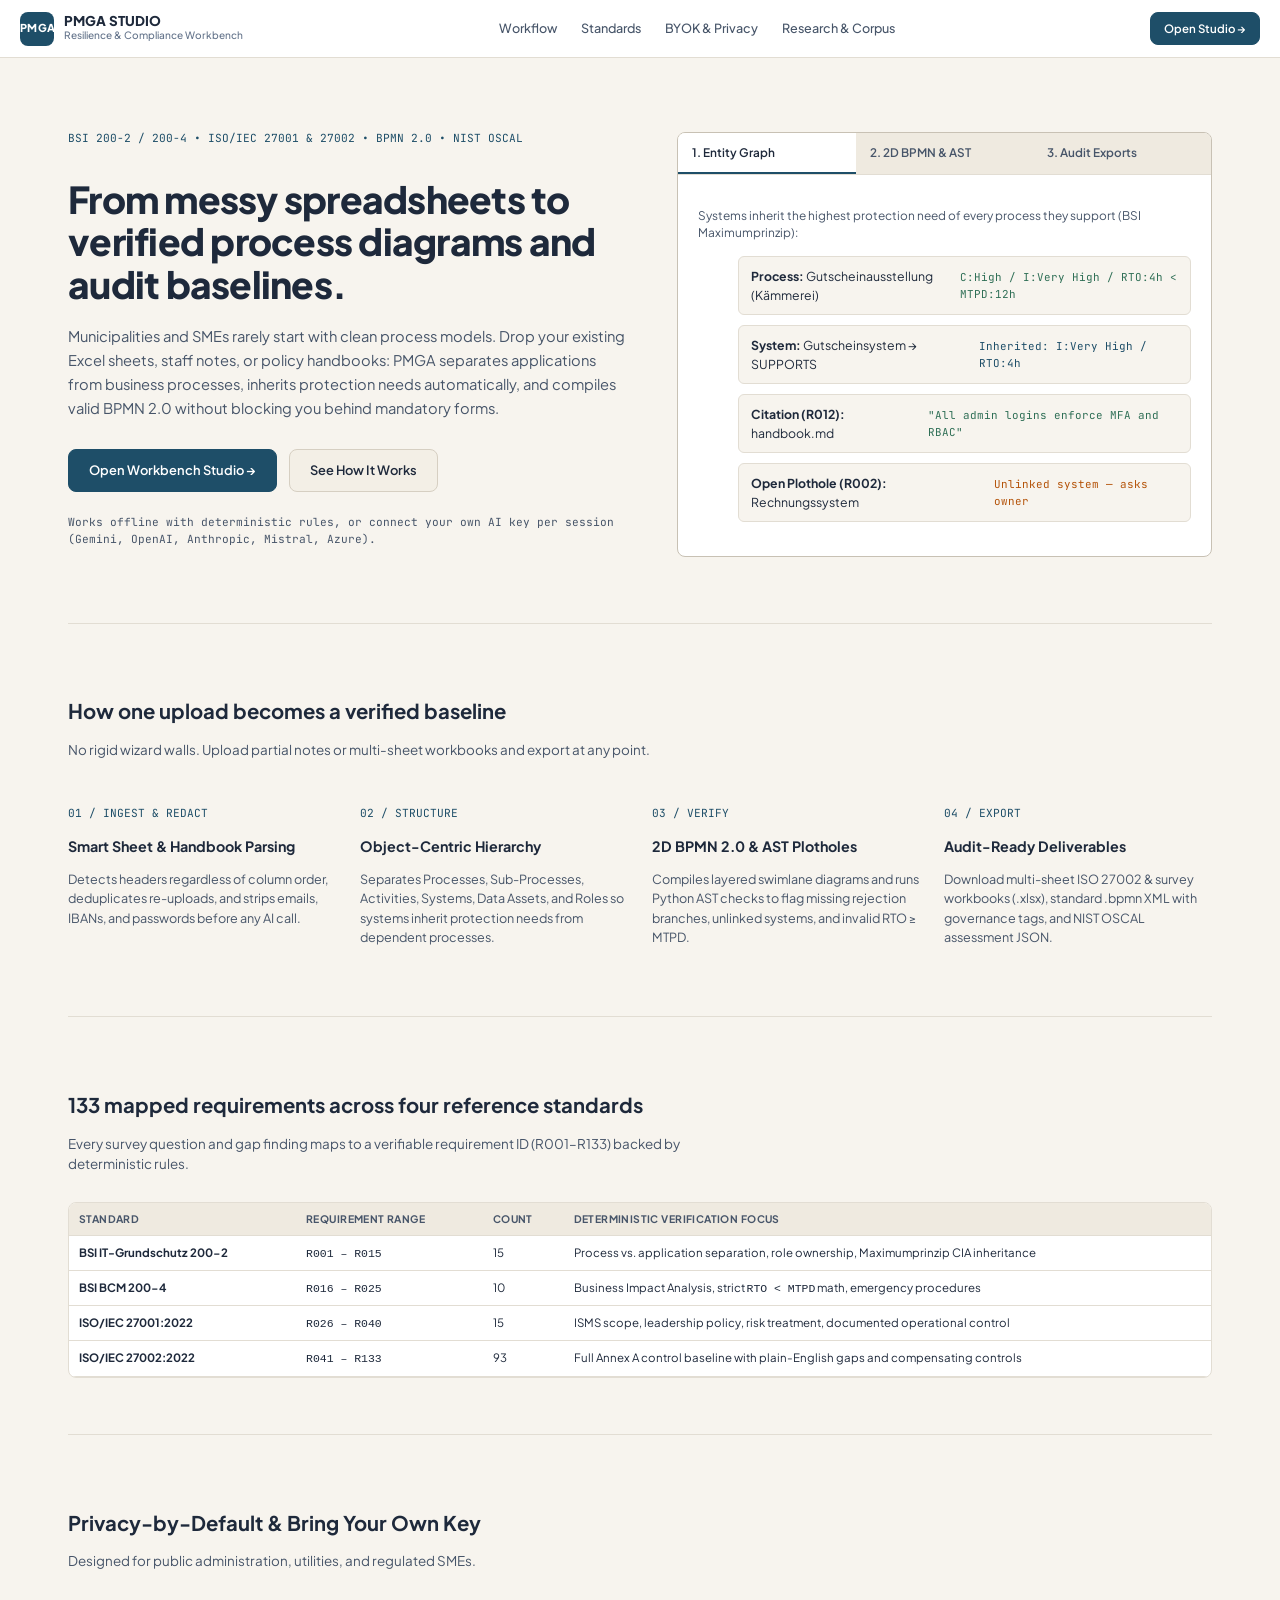
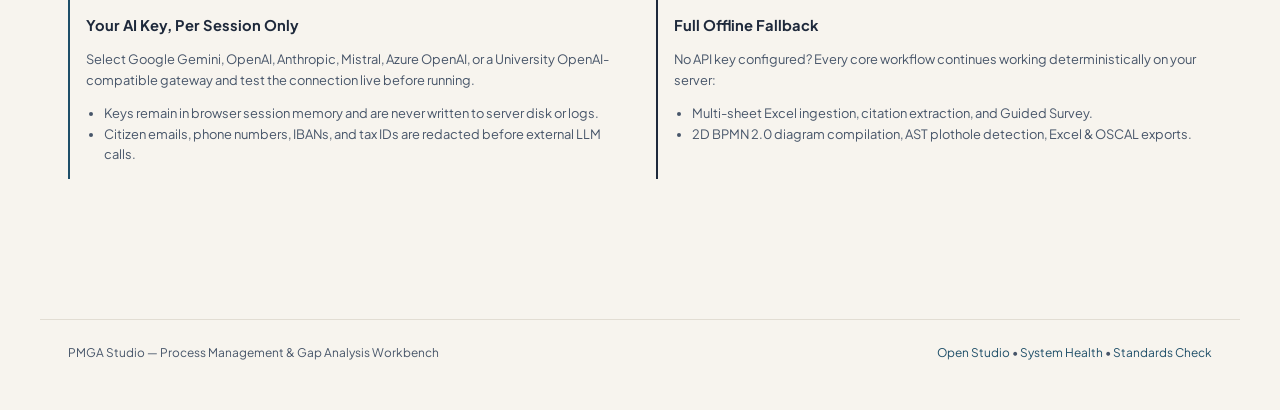
==== commit 91feabe5: "feat(m3): launch calm warm two-pane Studio UI, /research route separation, and Chromium E2E (#12)" ====
--- a/static/landing.html
+++ b/static/landing.html
@@ -10,7 +10,7 @@
   <link rel="preconnect" href="https://fonts.gstatic.com" crossorigin>
   <link href="https://fonts.googleapis.com/css2?family=JetBrains+Mono:wght@400;500;600;700;800&family=Plus+Jakarta+Sans:wght@400;500;600;700;800&display=swap" rel="stylesheet">
 
-  <link rel="stylesheet" href="/static/css/styles.css?v=2.3.0">
+  <link rel="stylesheet" href="/static/css/styles.css?v=3.0.0">
   <link rel="stylesheet" href="/static/css/landing.css?v=2.3.0">
 </head>
 <body>
@@ -28,6 +28,7 @@
       <a href="#workflow">Workflow</a>
       <a href="#standards">Standards</a>
       <a href="#privacy-byok">BYOK &amp; Privacy</a>
+      <a href="/research">Research &amp; Corpus</a>
     </nav>
 
     <div class="header-actions">
--- a/static/css/styles.css
+++ b/static/css/styles.css
@@ -1,1487 +1,1202 @@
 /* ==============================================================================
-   PMGA STUDIO — HIGH-CONTRAST OBSIDIAN & ELECTRIC CYBER WORKBENCH
-   Precision Developer-Grade Studio Design (Zero Gradients, Bold Flat Accents)
+   PMGA WORKBENCH v2 — WARM CIVIC EDITORIAL THEME
+   Shared stylesheet for /studio, /research, and / (compatible with landing.css).
+   Palette:
+     Canvas Linen:   #F7F4EE
+     Card Surface:   #FFFFFF
+     Elevated Paper: #EFEAE0
+     Fjord Petrol:   #1E4E68
+     Terracotta:     #C86D44
+     Sage Moss:      #2F6F56
+     Ochre Amber:    #B45309
+     Crimson Alert:  #B91C1C
+     Ink Slate:      #1E293B / #475569 / #64748B
    ============================================================================== */
 
 :root {
-  /* Pitch Obsidian Studio Canvas (Zero gradients, solid high-contrast depth) */
-  --bg-canvas: #090C15;
-  --bg-surface: #101524;
-  --bg-elevated: #161D31;
-  --bg-overlay: #1D263F;
-  --bg-subtle: #121828;
-  --bg-dark: #05070B;
-
-  /* Precision High-Contrast Typography */
-  --ink-primary: #F8FAFC;
-  --ink-secondary: #94A3B8;
+  --bg-canvas: #F7F4EE;
+  --bg-surface: #FFFFFF;
+  --bg-elevated: #EFEAE0;
+  --bg-subtle: #F3EFE6;
+
+  --ink-primary: #1E293B;
+  --ink-secondary: #475569;
   --ink-muted: #64748B;
-  --ink-inverted: #090C15;
-
-  /* Architectural Hairlines & Focus Rings */
-  --border-hairline: 1px solid #1E2740;
-  --border-subtle: 1px solid #161E33;
-  --border-strong: 1px solid #2B3859;
-  --border-focus: 2px solid #3B82F6;
-
-  /* Vivid, Flat, Intentional Accent Colors (Zero Gradients) */
-  --accent-blue: #3B82F6;
-  --accent-blue-hover: #2563EB;
-  --accent-blue-tint: #1E3A8A;
-  --accent-blue-text: #93C5FD;
-
-  --accent-emerald: #10B981;
-  --accent-emerald-hover: #059669;
-  --accent-emerald-tint: #064E3B;
-  --accent-emerald-text: #6EE7B7;
-
-  --accent-amber: #F59E0B;
-  --accent-amber-hover: #D97706;
-  --accent-amber-tint: #78350F;
-  --accent-amber-text: #FDE68A;
-
-  --accent-crimson: #EF4444;
-  --accent-crimson-hover: #DC2626;
-  --accent-crimson-tint: #7F1D1D;
-  --accent-crimson-text: #FCA5A5;
-
-  --accent-cyan: #06B6D4;
-  --accent-cyan-hover: #0891B2;
-  --accent-cyan-tint: #164E63;
-  --accent-cyan-text: #67E8F9;
-
-  --accent-violet: #8B5CF6;
-  --accent-violet-hover: #7C3AED;
-  --accent-violet-tint: #4C1D95;
-  --accent-violet-text: #DDD6FE;
-
-  /* Fonts */
-  --font-ui: 'Plus Jakarta Sans', system-ui, -apple-system, BlinkMacSystemFont, 'Segoe UI', Roboto, sans-serif;
-  --font-mono: 'JetBrains Mono', ui-monospace, SFMono-Regular, Menlo, Monaco, Consolas, monospace;
-}
-
-* {
+
+  --accent-primary: #1E4E68;
+  --accent-primary-hover: #153A4E;
+  --accent-terracotta: #C86D44;
+  --accent-terracotta-bg: #FDF2EC;
+
+  --accent-blue: #1E4E68;
+  --accent-blue-text: #1E4E68;
+  --accent-cyan-text: #1E4E68;
+  --accent-emerald-text: #2F6F56;
+  --accent-amber-text: #B45309;
+  --accent-rose-text: #B91C1C;
+
+  --border-hairline: 1px solid #E2DDD3;
+  --border-strong: 1px solid #C8C1B4;
+  --shadow-soft: 0 2px 10px rgba(30, 41, 59, 0.05);
+  --shadow-card: 0 6px 24px rgba(30, 41, 59, 0.07);
+
+  --radius-sm: 6px;
+  --radius-md: 10px;
+  --radius-lg: 14px;
+
+  --font-ui: 'Plus Jakarta Sans', 'Inter', system-ui, -apple-system, sans-serif;
+  --font-sans: 'Plus Jakarta Sans', 'Inter', system-ui, -apple-system, sans-serif;
+  --font-mono: 'JetBrains Mono', ui-monospace, SFMono-Regular, Menlo, monospace;
+}
+
+*,
+*::before,
+*::after {
   box-sizing: border-box;
+}
+
+html,
+body {
   margin: 0;
   padding: 0;
-}
-
-/* Custom Studio Scrollbars */
-::-webkit-scrollbar {
-  width: 8px;
-  height: 8px;
-}
-::-webkit-scrollbar-track {
-  background: var(--bg-canvas);
-}
-::-webkit-scrollbar-thumb {
-  background: #232D48;
-  border-radius: 4px;
-}
-::-webkit-scrollbar-thumb:hover {
-  background: #3B4B75;
-}
-
-body {
   background-color: var(--bg-canvas);
   color: var(--ink-primary);
   font-family: var(--font-ui);
+  font-size: 14px;
   line-height: 1.5;
   -webkit-font-smoothing: antialiased;
-  min-height: 100vh;
-}
-
-/* --- Top Header & Command HUD --- */
+}
+
+.studio-body {
+  height: 100vh;
+  display: flex;
+  flex-direction: column;
+  overflow: hidden;
+}
+
+.hidden {
+  display: none !important;
+}
+
+/* ------------------------------------------------------------------------------
+   Header Bar
+   ------------------------------------------------------------------------------ */
 .app-header {
+  display: flex;
+  align-items: center;
+  justify-content: space-between;
+  gap: 16px;
+  padding: 10px 20px;
   background-color: var(--bg-surface);
   border-bottom: var(--border-hairline);
-  padding: 12px 28px;
+  min-height: 58px;
+  flex-shrink: 0;
+  z-index: 20;
+}
+
+.brand {
+  display: flex;
+  align-items: center;
+  gap: 10px;
+  text-decoration: none;
+  color: inherit;
+  flex-shrink: 0;
+}
+
+.brand-crest {
+  width: 34px;
+  height: 34px;
+  border-radius: 8px;
+  background-color: var(--accent-primary);
+  color: #FFFFFF;
+  display: grid;
+  place-items: center;
+  font-weight: 800;
+  font-size: 0.78rem;
+  letter-spacing: 0.04em;
+}
+
+.brand-titles h1 {
+  margin: 0;
+  font-size: 0.96rem;
+  font-weight: 800;
+  letter-spacing: 0.01em;
+  color: var(--ink-primary);
+  line-height: 1.1;
+}
+
+.brand-titles .subtitle {
+  display: block;
+  font-size: 0.72rem;
+  color: var(--ink-muted);
+  font-weight: 500;
+}
+
+.header-project-bar {
+  display: flex;
+  align-items: center;
+  gap: 8px;
+  flex-wrap: wrap;
+}
+
+.inline-project-creator {
+  display: flex;
+  align-items: center;
+  gap: 6px;
+  background: var(--bg-elevated);
+  padding: 3px 6px;
+  border-radius: var(--radius-sm);
+  border: var(--border-hairline);
+}
+
+.header-actions {
+  display: flex;
+  align-items: center;
+  gap: 8px;
+  flex-wrap: wrap;
+}
+
+/* ------------------------------------------------------------------------------
+   Buttons, Inputs & Badges
+   ------------------------------------------------------------------------------ */
+.pill-btn {
+  display: inline-flex;
+  align-items: center;
+  justify-content: center;
+  gap: 6px;
+  padding: 7px 13px;
+  border-radius: 8px;
+  font-family: var(--font-ui);
+  font-size: 0.82rem;
+  font-weight: 600;
+  border: var(--border-strong);
+  background-color: var(--bg-surface);
+  color: var(--ink-primary);
+  cursor: pointer;
+  text-decoration: none;
+  transition: background-color 0.15s ease, border-color 0.15s ease, transform 0.08s ease;
+  white-space: nowrap;
+}
+
+.pill-btn:hover {
+  background-color: var(--bg-elevated);
+}
+
+.pill-btn:active {
+  transform: translateY(1px);
+}
+
+.pill-btn:disabled {
+  opacity: 0.55;
+  cursor: not-allowed;
+}
+
+.pill-btn.primary {
+  background-color: var(--accent-primary);
+  border-color: var(--accent-primary);
+  color: #FFFFFF;
+}
+
+.pill-btn.primary:hover {
+  background-color: var(--accent-primary-hover);
+}
+
+.pill-btn.secondary {
+  background-color: var(--bg-subtle);
+  border-color: #D6CFC2;
+  color: var(--ink-primary);
+}
+
+.pill-btn.terracotta {
+  background-color: var(--accent-terracotta);
+  border-color: var(--accent-terracotta);
+  color: #FFFFFF;
+}
+
+.pill-btn.danger-outline {
+  color: var(--accent-rose-text);
+  border-color: #E5B4B4;
+  background: #FEF6F6;
+}
+
+.pill-btn.small {
+  padding: 5px 10px;
+  font-size: 0.76rem;
+}
+
+.pill-btn.large {
+  padding: 11px 20px;
+  font-size: 0.92rem;
+}
+
+.civic-select,
+.civic-input,
+.civic-textarea {
+  font-family: var(--font-ui);
+  font-size: 0.84rem;
+  color: var(--ink-primary);
+  background-color: var(--bg-surface);
+  border: var(--border-strong);
+  border-radius: 8px;
+  padding: 7px 10px;
+  outline: none;
+  transition: border-color 0.15s ease, box-shadow 0.15s ease;
+}
+
+.civic-select:focus,
+.civic-input:focus,
+.civic-textarea:focus {
+  border-color: var(--accent-primary);
+  box-shadow: 0 0 0 3px rgba(30, 78, 104, 0.12);
+}
+
+.civic-select.compact,
+.civic-input.compact {
+  padding: 5px 8px;
+  font-size: 0.8rem;
+}
+
+.badge-soft {
+  display: inline-flex;
+  align-items: center;
+  gap: 4px;
+  padding: 2px 8px;
+  border-radius: 999px;
+  font-size: 0.72rem;
+  font-weight: 700;
+  background-color: var(--bg-elevated);
+  color: var(--accent-primary);
+  border: var(--border-hairline);
+}
+
+.badge-soft.sage {
+  background-color: #E7F3EE;
+  color: var(--accent-emerald-text);
+  border-color: #BFE0D2;
+}
+
+.badge-soft.amber {
+  background-color: #FEF3C7;
+  color: #92400E;
+  border-color: #FDE68A;
+}
+
+.badge-soft.terracotta {
+  background-color: var(--accent-terracotta-bg);
+  color: #9A4824;
+  border-color: #F2CBB8;
+}
+
+.badge-soft.coral {
+  background-color: #FEE2E2;
+  color: #991B1B;
+  border-color: #FECACA;
+}
+
+.field-label {
+  display: block;
+  font-size: 0.74rem;
+  font-weight: 700;
+  color: var(--ink-secondary);
+  margin-bottom: 4px;
+  text-transform: uppercase;
+  letter-spacing: 0.04em;
+}
+
+.subtext {
+  font-size: 0.84rem;
+  color: var(--ink-secondary);
+  margin: 0;
+}
+
+/* ------------------------------------------------------------------------------
+   Two-Pane Studio Layout (38% Guided Coach | 62% Living Workspace)
+   ------------------------------------------------------------------------------ */
+.studio-split {
+  flex: 1;
+  min-height: 0;
+  display: grid;
+  grid-template-columns: minmax(340px, 38%) 1fr;
+  background-color: var(--bg-canvas);
+}
+
+/* Left Coach Pane */
+.coach-pane {
+  display: flex;
+  flex-direction: column;
+  min-height: 0;
+  background-color: #FBF9F5;
+  border-right: var(--border-hairline);
+}
+
+.maturity-header {
+  padding: 12px 16px 10px;
+  border-bottom: var(--border-hairline);
+  background-color: var(--bg-surface);
+}
+
+.maturity-title-row {
   display: flex;
   align-items: center;
   justify-content: space-between;
-  gap: 20px;
-  position: sticky;
-  top: 0;
-  z-index: 100;
-}
-.brand {
-  display: flex;
-  align-items: center;
-  gap: 14px;
-}
-.brand-crest {
-  padding: 6px 10px;
+  margin-bottom: 8px;
+}
+
+.maturity-title-row h2 {
+  margin: 0;
+  font-size: 0.86rem;
+  font-weight: 700;
+  color: var(--ink-primary);
+}
+
+.maturity-percent-pill {
+  font-family: var(--font-mono);
+  font-size: 0.74rem;
+  font-weight: 700;
+  color: var(--accent-primary);
+  background: #EAF2F6;
+  padding: 2px 8px;
+  border-radius: 999px;
+}
+
+.maturity-strip {
+  display: grid;
+  grid-template-columns: repeat(5, 1fr);
+  gap: 5px;
+}
+
+.maturity-step {
+  padding: 5px 6px;
+  border-radius: 6px;
   background-color: var(--bg-canvas);
-  border: 1px solid var(--accent-cyan);
-  color: var(--accent-cyan);
-  display: flex;
-  align-items: center;
-  justify-content: center;
-  font-family: var(--font-mono);
-  font-weight: 800;
-  font-size: 0.95rem;
-  letter-spacing: 0.1em;
-  border-radius: 4px;
-}
-.brand-titles {
-  display: flex;
-  align-items: baseline;
-  gap: 10px;
-}
-.brand-titles h1 {
-  font-size: 1.25rem;
-  font-weight: 800;
-  letter-spacing: -0.02em;
-  color: var(--ink-primary);
-}
-.brand-titles .subtitle {
-  font-size: 0.72rem;
-  font-family: var(--font-mono);
-  color: var(--accent-cyan-text);
-  background-color: var(--accent-cyan-tint);
-  padding: 2px 7px;
-  border-radius: 3px;
+  border: var(--border-hairline);
+  font-size: 0.69rem;
+  font-weight: 600;
+  color: var(--ink-muted);
+  text-align: center;
+  white-space: nowrap;
+  overflow: hidden;
+  text-overflow: ellipsis;
+}
+
+.maturity-step.done {
+  background-color: #E7F3EE;
+  border-color: #B4DCC9;
+  color: #1F5B44;
+}
+
+.maturity-step.current {
+  background-color: #EAF2F6;
+  border-color: #96BDCE;
+  color: var(--accent-primary);
+  font-weight: 700;
+}
+
+.coach-mode-banner {
+  margin: 8px 14px 0;
+  padding: 7px 11px;
+  border-radius: 8px;
+  background-color: #F0F5F8;
+  border: 1px solid #CFE0E9;
+  font-size: 0.76rem;
+  color: var(--ink-secondary);
+  display: flex;
+  align-items: center;
+  justify-content: space-between;
+  gap: 8px;
+}
+
+.coach-scroll {
+  flex: 1;
+  min-height: 0;
+  overflow-y: auto;
+  padding: 14px;
+  display: flex;
+  flex-direction: column;
+  gap: 12px;
+}
+
+/* 4 Calm Onboarding Cards */
+.onboarding-grid {
+  display: grid;
+  grid-template-columns: repeat(2, 1fr);
+  gap: 9px;
+}
+
+.onboarding-card {
+  text-align: left;
+  background-color: var(--bg-surface);
+  border: var(--border-hairline);
+  border-radius: var(--radius-md);
+  padding: 12px;
+  cursor: pointer;
+  transition: border-color 0.15s ease, box-shadow 0.15s ease, transform 0.1s ease;
+  font-family: var(--font-ui);
+}
+
+.onboarding-card:hover {
+  border-color: var(--accent-primary);
+  box-shadow: var(--shadow-soft);
+  transform: translateY(-1px);
+}
+
+.onboarding-card .oc-eyebrow {
+  font-size: 0.68rem;
+  font-weight: 700;
   text-transform: uppercase;
   letter-spacing: 0.05em;
+  color: var(--accent-terracotta);
+  margin-bottom: 3px;
+}
+
+.onboarding-card .oc-title {
+  font-size: 0.86rem;
+  font-weight: 700;
+  color: var(--ink-primary);
+  margin-bottom: 3px;
+}
+
+.onboarding-card .oc-desc {
+  font-size: 0.75rem;
+  color: var(--ink-secondary);
+  line-height: 1.35;
+}
+
+/* Session Turn Feed */
+.session-feed {
+  display: flex;
+  flex-direction: column;
+  gap: 10px;
+}
+
+.turn-bubble {
+  border-radius: var(--radius-md);
+  padding: 10px 13px;
+  font-size: 0.85rem;
+  line-height: 1.5;
+  box-shadow: 0 1px 3px rgba(30, 41, 59, 0.04);
+}
+
+.turn-bubble.user {
+  align-self: flex-end;
+  max-width: 90%;
+  background-color: var(--accent-primary);
+  color: #FFFFFF;
+  border-bottom-right-radius: 3px;
+}
+
+.turn-bubble.coach {
+  align-self: stretch;
+  background-color: var(--bg-surface);
+  border: var(--border-hairline);
+  border-left: 3px solid var(--accent-terracotta);
+  color: var(--ink-primary);
+}
+
+.turn-meta {
+  display: flex;
+  align-items: center;
+  justify-content: space-between;
+  font-size: 0.7rem;
+  opacity: 0.78;
+  margin-bottom: 4px;
+}
+
+.turn-body {
+  white-space: pre-wrap;
+  word-break: break-word;
+}
+
+.what-changed-list {
+  display: flex;
+  flex-wrap: wrap;
+  gap: 5px;
+  margin-top: 8px;
+  padding-top: 7px;
+  border-top: var(--border-hairline);
+}
+
+.change-pill {
+  font-size: 0.72rem;
   font-weight: 600;
-}
-
-/* Assessment Switcher */
-.project-indicator {
-  display: flex;
-  align-items: center;
-  gap: 10px;
-}
-.project-indicator .label {
-  font-family: var(--font-mono);
-  font-size: 0.72rem;
-  font-weight: 700;
-  color: var(--ink-muted);
-  letter-spacing: 0.08em;
-}
-
-.new-project-inline {
-  display: flex;
-  align-items: center;
-  gap: 8px;
-  background-color: var(--bg-elevated);
-  border: 1px solid var(--accent-blue);
-  padding: 4px 8px;
-  border-radius: 4px;
-}
-.new-project-inline input {
-  min-width: 260px;
-  font-size: 0.85rem;
-  padding: 6px 10px;
-  background-color: var(--bg-canvas);
+  padding: 2px 8px;
+  border-radius: 999px;
+  background-color: #E7F3EE;
+  color: var(--accent-emerald-text);
+}
+
+.quick-chips-row {
+  display: flex;
+  flex-wrap: wrap;
+  gap: 6px;
+  margin-top: 4px;
+}
+
+.quick-chip {
+  background-color: var(--bg-subtle);
+  border: 1px solid #D5CDC0;
   color: var(--ink-primary);
-  border: var(--border-hairline);
-}
-
-.header-actions {
-  display: flex;
-  align-items: center;
-  gap: 12px;
-}
-
-.byok-status-btn {
-  display: flex;
-  align-items: center;
-  gap: 8px;
-  padding: 7px 14px;
-  border: var(--border-hairline);
-  background-color: var(--bg-elevated);
-  color: var(--ink-primary);
-  font-family: var(--font-mono);
+  border-radius: 999px;
+  padding: 5px 11px;
   font-size: 0.76rem;
   font-weight: 600;
   cursor: pointer;
-  border-radius: 4px;
-  transition: all 0.15s ease;
-}
-.byok-status-btn:hover {
-  border-color: var(--accent-blue);
-}
-.byok-status-btn .dot {
-  width: 8px;
-  height: 8px;
-  border-radius: 50%;
-  background-color: var(--accent-crimson);
-}
-.byok-status-btn.configured .dot {
-  background-color: var(--accent-emerald);
-}
-
-/* --- Workflow Segmented Tabs --- */
-.workflow-tabs {
+  font-family: var(--font-ui);
+}
+
+.quick-chip:hover {
+  background-color: #E5EDF2;
+  border-color: var(--accent-primary);
+  color: var(--accent-primary);
+}
+
+/* Composer */
+.coach-composer {
+  padding: 12px 14px;
+  border-top: var(--border-hairline);
+  background-color: var(--bg-surface);
+  display: flex;
+  flex-direction: column;
+  gap: 8px;
+}
+
+.coach-composer.drag-over {
+  background-color: #EFF6FA;
+  border-top-color: var(--accent-primary);
+}
+
+.composer-file-row {
+  display: flex;
+  align-items: center;
+  justify-content: space-between;
+  gap: 8px;
+  flex-wrap: wrap;
+}
+
+.pending-file-chip {
+  display: inline-flex;
+  align-items: center;
+  gap: 6px;
+  background-color: #EAF2F6;
+  color: var(--accent-primary);
+  border-radius: 6px;
+  padding: 3px 8px;
+  font-size: 0.76rem;
+  font-weight: 600;
+}
+
+.pending-file-chip button {
+  background: none;
+  border: none;
+  cursor: pointer;
+  color: inherit;
+  font-weight: 800;
+  padding: 0 2px;
+}
+
+.composer-input-row {
+  display: flex;
+  gap: 8px;
+  align-items: flex-end;
+}
+
+.composer-input-row textarea {
+  flex: 1;
+  min-height: 44px;
+  max-height: 120px;
+  resize: vertical;
+}
+
+/* ------------------------------------------------------------------------------
+   Right Workspace Pane
+   ------------------------------------------------------------------------------ */
+.workspace-pane {
+  display: flex;
+  flex-direction: column;
+  min-height: 0;
+  overflow: hidden;
+  position: relative;
+}
+
+.workspace-tabs {
+  display: flex;
+  align-items: center;
+  gap: 6px;
+  padding: 10px 18px;
   background-color: var(--bg-surface);
   border-bottom: var(--border-hairline);
-  padding: 0 28px;
-  display: flex;
-  gap: 6px;
-}
-.tab-btn {
-  background: none;
-  border: none;
-  border-bottom: 3px solid transparent;
-  padding: 14px 20px;
+  flex-wrap: wrap;
+}
+
+.workspace-tab-btn {
+  padding: 7px 14px;
+  border-radius: 8px;
+  border: 1px solid transparent;
+  background: transparent;
+  color: var(--ink-secondary);
   font-family: var(--font-ui);
-  font-size: 0.88rem;
+  font-size: 0.84rem;
   font-weight: 600;
-  color: var(--ink-secondary);
   cursor: pointer;
-  display: flex;
-  align-items: center;
-  gap: 10px;
-  transition: all 0.15s ease;
-}
-.tab-btn:hover {
+  display: inline-flex;
+  align-items: center;
+  gap: 7px;
+}
+
+.workspace-tab-btn:hover {
+  background-color: var(--bg-canvas);
   color: var(--ink-primary);
-  background-color: var(--bg-elevated);
-}
-.tab-btn .step-num {
-  width: 20px;
-  height: 20px;
-  border-radius: 4px;
-  background-color: var(--bg-elevated);
-  color: var(--ink-secondary);
-  display: inline-flex;
-  align-items: center;
-  justify-content: center;
-  font-family: var(--font-mono);
+}
+
+.workspace-tab-btn.active {
+  background-color: #EAF2F6;
+  color: var(--accent-primary);
+  border-color: #BFD5E2;
+  font-weight: 700;
+}
+
+.tab-count-pill {
+  background-color: rgba(30, 78, 104, 0.12);
+  color: var(--accent-primary);
+  border-radius: 999px;
+  padding: 1px 7px;
   font-size: 0.72rem;
   font-weight: 700;
 }
-.tab-btn.active {
-  color: var(--accent-blue-text);
-  border-bottom-color: var(--accent-blue);
-  background-color: var(--bg-subtle);
-}
-.tab-btn.active .step-num {
-  background-color: var(--accent-blue);
+
+.workspace-body {
+  flex: 1;
+  min-height: 0;
+  position: relative;
+  overflow: hidden;
+}
+
+.workspace-view {
+  display: none;
+  height: 100%;
+  overflow-y: auto;
+  padding: 16px 18px;
+}
+
+.workspace-view.active {
+  display: flex;
+  flex-direction: column;
+  gap: 12px;
+}
+
+/* BPMN Process View */
+.bpmn-toolbar {
+  display: flex;
+  align-items: center;
+  justify-content: space-between;
+  gap: 10px;
+  flex-wrap: wrap;
+  background-color: var(--bg-surface);
+  border: var(--border-hairline);
+  border-radius: var(--radius-md);
+  padding: 9px 12px;
+}
+
+.bpmn-toolbar-group {
+  display: flex;
+  align-items: center;
+  gap: 6px;
+  flex-wrap: wrap;
+}
+
+.bpmn-description-banner {
+  background-color: #FBF8F1;
+  border: 1px solid #E5DCCB;
+  border-left: 3px solid var(--accent-primary);
+  border-radius: 8px;
+  padding: 9px 13px;
+  font-size: 0.83rem;
+  color: var(--ink-primary);
+}
+
+.bpmn-canvas-shell {
+  flex: 1;
+  min-height: 410px;
+  position: relative;
+  background-color: #FFFFFF;
+  border: var(--border-hairline);
+  border-radius: var(--radius-md);
+  overflow: hidden;
+  box-shadow: var(--shadow-soft);
+}
+
+#bpmn-canvas {
+  width: 100%;
+  height: 100%;
+  min-height: 410px;
+}
+
+.bpmn-empty-state {
+  height: 100%;
+  min-height: 360px;
+  display: grid;
+  place-items: center;
+  color: var(--ink-muted);
+  font-size: 0.92rem;
+  padding: 24px;
+  text-align: center;
+}
+
+/* Gap Overlays inside BPMN canvas */
+.pmga-gap-badge {
+  min-width: 24px;
+  height: 24px;
+  padding: 0 7px;
+  border-radius: 999px;
+  border: 2px solid #FFFFFF;
+  background-color: var(--accent-terracotta);
   color: #FFFFFF;
-}
-
-/* --- Non-Blocking Floating Toast --- */
-.status-toast {
-  position: fixed;
-  bottom: 24px;
-  right: 24px;
+  font-family: var(--font-ui);
+  font-size: 0.74rem;
+  font-weight: 800;
+  cursor: pointer;
+  box-shadow: 0 2px 8px rgba(0, 0, 0, 0.22);
+  display: inline-flex;
+  align-items: center;
+  justify-content: center;
+  z-index: 15;
+}
+
+.pmga-gap-badge.sev-critical {
+  background-color: #B91C1C;
+}
+
+.pmga-gap-badge.sev-high {
+  background-color: #C86D44;
+}
+
+.pmga-gap-badge.sev-moderate {
+  background-color: #B45309;
+}
+
+.pmga-gap-badge.sev-info {
+  background-color: #1E4E68;
+}
+
+.pmga-gap-badge:hover {
+  transform: scale(1.12);
+}
+
+.pmga-node-focused rect,
+.pmga-node-focused circle,
+.pmga-node-focused polygon {
+  stroke: #C86D44 !important;
+  stroke-width: 3px !important;
+}
+
+/* Slide-over Gap Detail Drawer */
+.gap-slideover {
+  position: absolute;
+  top: 12px;
+  right: 12px;
+  bottom: 12px;
+  width: min(410px, 92%);
+  background-color: var(--bg-surface);
+  border: var(--border-strong);
+  border-radius: var(--radius-lg);
+  box-shadow: 0 14px 40px rgba(30, 41, 59, 0.18);
+  z-index: 40;
+  display: flex;
+  flex-direction: column;
+  overflow: hidden;
+}
+
+.slideover-head {
+  padding: 13px 16px;
   background-color: var(--bg-elevated);
-  color: var(--ink-primary);
-  padding: 14px 20px;
+  border-bottom: var(--border-hairline);
+  display: flex;
+  align-items: center;
+  justify-content: space-between;
+  gap: 10px;
+}
+
+.slideover-head h3 {
+  margin: 0;
+  font-size: 0.94rem;
+  font-weight: 700;
+}
+
+.slideover-body {
+  flex: 1;
+  overflow-y: auto;
+  padding: 15px 16px;
+  display: flex;
+  flex-direction: column;
+  gap: 12px;
+}
+
+/* Warm Cards, Architecture, Evidence & Remediation */
+.warm-card {
+  background-color: var(--bg-surface);
+  border: var(--border-hairline);
+  border-radius: var(--radius-md);
+  padding: 16px 18px;
+  box-shadow: var(--shadow-soft);
+}
+
+.card-header-row {
+  display: flex;
+  align-items: flex-start;
+  justify-content: space-between;
+  gap: 12px;
+  margin-bottom: 12px;
+  flex-wrap: wrap;
+}
+
+.card-header-row h2,
+.card-header-row h3 {
+  margin: 0 0 4px 0;
+  font-size: 1.02rem;
+}
+
+.split-2col {
+  display: grid;
+  grid-template-columns: repeat(2, minmax(0, 1fr));
+  gap: 14px;
+}
+
+.entity-card {
+  background-color: #FCFBF8;
+  border: var(--border-hairline);
+  border-radius: 8px;
+  padding: 11px 13px;
+  margin-bottom: 9px;
+}
+
+.entity-card-top {
+  display: flex;
+  align-items: center;
+  justify-content: space-between;
+  gap: 8px;
+  margin-bottom: 6px;
+}
+
+.inherited-pill {
+  display: inline-block;
+  margin-top: 4px;
+  padding: 4px 9px;
   border-radius: 6px;
-  border: 1px solid var(--border-strong);
-  display: flex;
-  align-items: center;
-  gap: 16px;
-  font-size: 0.88rem;
-  font-family: var(--font-ui);
-  box-shadow: 0 10px 30px rgba(0, 0, 0, 0.6);
-  z-index: 2000;
-  transition: opacity 0.2s ease, transform 0.2s ease;
-  max-width: 480px;
-}
-.status-toast.toast-success {
-  border-left: 4px solid var(--accent-emerald);
-}
-.status-toast.toast-error {
-  border-left: 4px solid var(--accent-crimson);
-}
-.status-toast.toast-info {
-  border-left: 4px solid var(--accent-blue);
-}
-.status-toast button {
-  background: none;
-  border: none;
-  color: var(--ink-muted);
-  font-size: 1.25rem;
-  cursor: pointer;
-  line-height: 1;
-}
-.status-toast button:hover {
-  color: var(--ink-primary);
-}
-
-/* --- Main Layout --- */
-.app-main {
-  max-width: 1540px;
-  margin: 24px auto;
-  padding: 0 28px;
-}
-.tab-pane {
-  display: none;
-}
-.tab-pane.active {
-  display: block;
-}
-
-/* --- Progressive Disclosure Drawers --- */
-.disclosure-drawer {
-  background-color: var(--bg-surface);
-  border: var(--border-hairline);
-  margin-bottom: 24px;
-  border-radius: 6px;
-  overflow: hidden;
-}
-.disclosure-summary {
-  padding: 14px 22px;
-  font-weight: 700;
-  font-size: 0.92rem;
-  cursor: pointer;
-  background-color: var(--bg-subtle);
-  border-bottom: 1px solid transparent;
-  display: flex;
-  align-items: center;
-  gap: 12px;
-  user-select: none;
-  transition: background-color 0.15s ease;
-  color: var(--ink-primary);
-}
-.disclosure-summary:hover {
-  background-color: var(--bg-elevated);
-}
-.disclosure-drawer[open] .disclosure-summary {
-  border-bottom: var(--border-hairline);
-}
-.disclosure-hint {
-  font-size: 0.78rem;
-  font-weight: 400;
-  color: var(--accent-cyan);
+  background-color: #EAF2F6;
+  border: 1px solid #C6DCE7;
+  color: var(--accent-primary);
+  font-size: 0.77rem;
+  font-weight: 600;
+}
+
+.evidence-row {
+  padding: 10px 12px;
+  border-radius: 8px;
+  border: var(--border-hairline);
+  background-color: #FCFBF8;
+  margin-bottom: 8px;
+}
+
+.evidence-row.contradicted {
+  border-left: 4px solid #B91C1C;
+  background-color: #FEF7F7;
+}
+
+.evidence-quote {
+  margin: 5px 0 0;
+  padding: 6px 9px;
+  border-left: 2px solid #CBD5E1;
   font-family: var(--font-mono);
-}
-.disclosure-body {
-  padding: 22px;
-}
-
-/* --- Start Guide: click-through step list from the diagnostics endpoint --- */
-.start-guide-steps {
-  list-style: none;
-  margin: 0;
-  padding: 0;
-  display: grid;
-  gap: 4px;
-  grid-template-columns: repeat(auto-fit, minmax(240px, 1fr));
-}
-.guide-step {
-  display: flex;
-  flex-wrap: wrap;
-  align-items: baseline;
-  gap: 4px 8px;
-  padding: 8px 10px;
-  border: var(--border-hairline);
-  border-radius: 4px;
-  background-color: var(--bg-subtle);
+  font-size: 0.76rem;
+  color: var(--ink-secondary);
+  background: var(--bg-surface);
+}
+
+.gap-bucket-title {
   font-size: 0.82rem;
-}
-.guide-step.done {
-  opacity: 0.62;
-}
-.guide-step.todo[data-action] {
-  cursor: pointer;
-  transition: background-color 0.15s ease;
-}
-.guide-step.todo[data-action]:hover,
-.guide-step.todo[data-action]:focus-visible {
-  background-color: var(--bg-elevated);
-  outline: 1px solid var(--accent-cyan);
-}
-.guide-mark {
-  font-family: var(--font-mono);
-  color: var(--accent-cyan);
-  flex: 0 0 auto;
-}
-.guide-step.done .guide-mark {
-  color: var(--accent-green, #3ea86a);
-}
-.guide-title {
-  font-weight: 600;
-  color: var(--ink-primary);
-}
-.guide-detail {
-  font-family: var(--font-mono);
-  font-size: 0.74rem;
-  color: var(--ink-muted);
-}
-.guide-hint {
-  flex-basis: 100%;
-  font-size: 0.76rem;
-  color: var(--accent-cyan);
-}
-
-/* Corpus Grid Controls */
-.corpus-grid-row {
-  display: flex;
-  align-items: flex-end;
-  gap: 14px;
-  flex-wrap: wrap;
-}
-.corpus-control-group {
-  display: flex;
-  flex-direction: column;
-  gap: 6px;
-}
-.corpus-control-group label {
-  font-family: var(--font-mono);
-  font-size: 0.75rem;
-  font-weight: 700;
-  color: var(--ink-secondary);
+  font-weight: 800;
   text-transform: uppercase;
   letter-spacing: 0.05em;
-}
-.corpus-model-info {
-  margin-top: 14px;
-  padding: 8px 14px;
-  background-color: var(--bg-canvas);
-  border: var(--border-hairline);
-  border-radius: 4px;
-  font-family: var(--font-mono);
-  font-size: 0.78rem;
-  color: var(--accent-cyan-text);
-}
-
-.benchmarks-compact-list {
+  color: var(--accent-primary);
+  margin: 8px 0 6px;
+}
+
+.gap-card {
+  background-color: var(--bg-surface);
+  border: var(--border-hairline);
+  border-radius: var(--radius-md);
+  padding: 13px 15px;
+  margin-bottom: 10px;
+}
+
+.gap-card.sev-critical {
+  border-left: 4px solid #B91C1C;
+}
+
+.gap-card.sev-high {
+  border-left: 4px solid #C86D44;
+}
+
+.gap-card.sev-moderate {
+  border-left: 4px solid #B45309;
+}
+
+.gap-card-header {
+  display: flex;
+  align-items: center;
+  justify-content: space-between;
+  gap: 8px;
+  flex-wrap: wrap;
+  margin-bottom: 6px;
+}
+
+.policy-drift-box {
+  background-color: #FEF7F2;
+  border: 1px solid #F3D5C5;
+  border-radius: 6px;
+  padding: 7px 10px;
+  font-size: 0.8rem;
+  margin: 7px 0;
+}
+
+.gap-steps-list {
+  margin: 6px 0;
+  padding-left: 18px;
+  font-size: 0.82rem;
+  color: var(--ink-secondary);
+}
+
+.status-btn-row {
+  display: flex;
+  flex-wrap: wrap;
+  gap: 5px;
+  margin-top: 8px;
+}
+
+/* Deliverables & Branding View */
+.deliverable-controls-bar {
+  display: flex;
+  align-items: center;
+  justify-content: space-between;
+  gap: 10px;
+  flex-wrap: wrap;
+}
+
+.brand-form-grid {
   display: grid;
-  grid-template-columns: repeat(auto-fit, minmax(320px, 1fr));
-  gap: 14px;
+  grid-template-columns: repeat(auto-fit, minmax(175px, 1fr));
+  gap: 10px;
+  align-items: end;
+}
+
+.deliverable-iframe {
+  width: 100%;
+  min-height: 460px;
+  flex: 1;
+  border: var(--border-hairline);
+  border-radius: var(--radius-md);
+  background: #FFFFFF;
+}
+
+/* /research Specific Styles */
+.research-main {
+  max-width: 1200px;
+  margin: 0 auto;
+  padding: 24px 20px 64px;
+  display: flex;
+  flex-direction: column;
+  gap: 18px;
+}
+
+.research-controls-row {
+  display: flex;
+  align-items: flex-end;
+  gap: 12px;
+  flex-wrap: wrap;
+  margin-bottom: 12px;
+}
+
+.research-preview {
   margin-top: 12px;
-}
-.bm-card {
-  border: var(--border-hairline);
-  padding: 16px;
-  background-color: var(--bg-canvas);
-  border-radius: 4px;
-  cursor: pointer;
-  transition: all 0.15s ease;
-}
-.bm-card:hover {
-  border-color: var(--accent-blue);
-  background-color: var(--bg-elevated);
-}
-.bm-card h4 {
-  font-size: 0.95rem;
-  font-weight: 700;
-  color: var(--ink-primary);
-  margin-bottom: 4px;
-}
-.bm-card p {
-  font-size: 0.8rem;
-  color: var(--ink-secondary);
+  padding-top: 12px;
+  border-top: var(--border-hairline);
+}
+
+.meta-row {
+  display: flex;
+  align-items: center;
+  gap: 8px;
+  flex-wrap: wrap;
   margin-bottom: 10px;
 }
-.bm-meta {
-  font-family: var(--font-mono);
-  font-size: 0.72rem;
-  color: var(--ink-muted);
-  margin-bottom: 8px;
-}
-.bm-card .bm-load-btn {
-  font-family: var(--font-mono);
-  font-size: 0.75rem;
-  color: var(--accent-blue-text);
-  font-weight: 700;
-}
-
-/* --- Split Intake Grid --- */
-.intake-split-grid {
+
+.benchmarks-grid {
   display: grid;
-  grid-template-columns: 1fr 1fr;
-  gap: 24px;
-  margin-bottom: 24px;
-}
-@media (max-width: 960px) {
-  .intake-split-grid {
-    grid-template-columns: 1fr;
-  }
-}
-.intake-card {
-  background-color: var(--bg-surface);
-  border: var(--border-hairline);
-  border-radius: 6px;
-  padding: 24px;
-}
-.reality-card {
-  border-top: 3px solid var(--accent-amber);
-}
-.policy-card {
-  border-top: 3px solid var(--accent-violet);
-}
-.card-header-row {
-  display: flex;
-  align-items: center;
-  justify-content: space-between;
-  margin-bottom: 10px;
-}
-.card-tag {
-  font-family: var(--font-mono);
-  font-size: 0.7rem;
-  font-weight: 700;
-  letter-spacing: 0.05em;
-  padding: 3px 8px;
-  border-radius: 3px;
-  text-transform: uppercase;
-}
-.card-tag.actual {
-  background-color: var(--accent-amber-tint);
-  color: var(--accent-amber-text);
-}
-.card-tag.formal {
-  background-color: var(--accent-violet-tint);
-  color: var(--accent-violet-text);
-}
-.intake-card h3 {
-  font-size: 1.15rem;
-  font-weight: 700;
-  color: var(--ink-primary);
-}
-.intake-card .card-desc {
-  font-size: 0.84rem;
-  color: var(--ink-secondary);
-  margin-bottom: 16px;
-}
-.civic-textarea {
-  width: 100%;
-  height: 200px;
-  border: var(--border-hairline);
-  background-color: var(--bg-canvas);
-  color: var(--ink-primary);
+  grid-template-columns: repeat(auto-fit, minmax(260px, 1fr));
+  gap: 12px;
+}
+
+.bm-card-warm {
+  background-color: #FCFBF8;
+  border: var(--border-hairline);
+  border-radius: var(--radius-md);
   padding: 14px;
-  font-family: var(--font-ui);
-  font-size: 0.88rem;
-  line-height: 1.6;
-  resize: vertical;
-  margin-bottom: 14px;
-  border-radius: 4px;
-}
-.civic-textarea:focus {
-  outline: none;
-  border-color: var(--accent-blue);
-  background-color: #0C101A;
-}
-
-.file-upload-row {
-  display: flex;
-  align-items: center;
-  gap: 14px;
-}
-.file-label {
-  padding: 8px 16px;
-  border: var(--border-hairline);
-  background-color: var(--bg-elevated);
-  color: var(--ink-primary);
-  font-size: 0.8rem;
-  font-weight: 600;
-  border-radius: 4px;
-  cursor: pointer;
-  transition: all 0.15s ease;
-}
-.file-label:hover {
-  border-color: var(--accent-blue);
-  background-color: var(--bg-overlay);
-}
-.file-label input {
-  display: none;
-}
-.uploaded-filename {
-  font-size: 0.8rem;
-  color: var(--ink-muted);
-  font-family: var(--font-mono);
-}
-
-.intake-actions-bar {
-  display: flex;
-  justify-content: flex-end;
-  margin-bottom: 28px;
-}
-
-/* --- Buttons & Inputs --- */
-.pill-btn {
-  font-family: var(--font-ui);
-  font-size: 0.85rem;
-  font-weight: 700;
-  padding: 9px 18px;
-  border: none;
-  border-radius: 4px;
-  cursor: pointer;
-  transition: all 0.15s ease;
-  display: inline-flex;
-  align-items: center;
-  gap: 8px;
-}
-.pill-btn.primary {
-  background-color: var(--accent-blue);
-  color: #FFFFFF;
-}
-.pill-btn.primary:hover {
-  background-color: var(--accent-blue-hover);
-}
-.pill-btn.secondary {
-  background-color: var(--bg-elevated);
-  border: var(--border-hairline);
-  color: var(--ink-primary);
-}
-.pill-btn.secondary:hover {
-  background-color: var(--bg-overlay);
-  border-color: var(--accent-blue);
-}
-.pill-btn.danger {
-  background-color: var(--accent-crimson);
-  color: #FFFFFF;
-}
-.pill-btn.danger:hover {
-  background-color: var(--accent-crimson-hover);
-}
-.pill-btn.large {
-  padding: 13px 26px;
-  font-size: 0.98rem;
-}
-
-.civic-select, .civic-input {
-  border: var(--border-hairline);
-  background-color: var(--bg-canvas);
-  color: var(--ink-primary);
-  padding: 9px 14px;
-  font-size: 0.85rem;
-  font-family: var(--font-ui);
-  border-radius: 4px;
-}
-.civic-select:focus, .civic-input:focus {
-  outline: none;
-  border-color: var(--accent-blue);
-}
-
-/* --- Verbatim Survey Workspace --- */
-.survey-workspace {
-  background-color: var(--bg-surface);
-  border: var(--border-hairline);
-  border-radius: 6px;
-  padding: 24px;
-  margin-top: 10px;
-}
-.survey-header-bar {
-  display: flex;
-  justify-content: space-between;
-  align-items: center;
-  margin-bottom: 20px;
-  border-bottom: var(--border-hairline);
-  padding-bottom: 16px;
-  flex-wrap: wrap;
-  gap: 12px;
-}
-.survey-header-bar h3 {
-  font-size: 1.3rem;
-  font-weight: 700;
-  color: var(--ink-primary);
-}
-.survey-header-bar .subtext {
-  font-size: 0.82rem;
-  color: var(--ink-muted);
-  font-family: var(--font-mono);
-}
-.survey-progress-pill {
-  width: 240px;
-  height: 26px;
-  background-color: var(--bg-canvas);
-  border: var(--border-hairline);
-  border-radius: 4px;
-  position: relative;
-  overflow: hidden;
-  display: flex;
-  align-items: center;
-  justify-content: center;
-}
-.progress-fill {
-  position: absolute;
-  top: 0;
-  left: 0;
-  height: 100%;
-  background-color: var(--accent-emerald-tint);
-  border-right: 2px solid var(--accent-emerald);
-  transition: width 0.3s ease;
-}
-.survey-progress-pill span {
-  position: relative;
-  z-index: 1;
-  font-family: var(--font-mono);
-  font-size: 0.74rem;
-  font-weight: 700;
-  color: var(--ink-primary);
-}
-
-.survey-split-layout {
-  display: grid;
-  grid-template-columns: 1.15fr 1fr;
-  gap: 24px;
-}
-@media (max-width: 1120px) {
-  .survey-split-layout {
-    grid-template-columns: 1fr;
-  }
-}
-.survey-left-col {
-  display: flex;
-  flex-direction: column;
-  gap: 20px;
-}
-.survey-right-col {
-  display: flex;
-  flex-direction: column;
-}
-
-/* Single Active Question Card */
-.question-card {
-  background-color: var(--bg-elevated);
-  border: var(--border-hairline);
-  border-left: 4px solid var(--accent-cyan);
-  border-radius: 6px;
-  padding: 22px;
-  display: flex;
-  flex-direction: column;
-  gap: 16px;
-}
-.question-card-top {
-  display: flex;
-  align-items: center;
-  gap: 10px;
-  flex-wrap: wrap;
-}
-.phase-badge {
-  font-family: var(--font-mono);
-  font-size: 0.72rem;
-  font-weight: 700;
-  background-color: var(--accent-cyan-tint);
-  color: var(--accent-cyan-text);
-  padding: 3px 8px;
-  border-radius: 3px;
-  text-transform: uppercase;
-}
-.row-badge {
-  font-family: var(--font-mono);
-  font-size: 0.72rem;
-  font-weight: 700;
-  background-color: var(--accent-amber-tint);
-  color: var(--accent-amber-text);
-  padding: 3px 8px;
-  border-radius: 3px;
-}
-.question-text {
-  font-size: 1.25rem;
-  font-weight: 700;
-  line-height: 1.4;
-  color: var(--ink-primary);
-}
-.chips-container {
   display: flex;
   flex-direction: column;
   gap: 8px;
 }
-.chips-label {
-  font-size: 0.72rem;
-  font-weight: 700;
-  text-transform: uppercase;
-  letter-spacing: 0.05em;
-  color: var(--ink-muted);
+
+.bm-card-warm h4 {
+  margin: 0;
+  font-size: 0.94rem;
+}
+
+.bm-card-warm p {
+  margin: 0;
+  font-size: 0.82rem;
+  color: var(--ink-secondary);
+}
+
+.mono-pre {
+  background-color: #FAF8F4;
+  border: var(--border-hairline);
+  border-radius: 8px;
+  padding: 12px;
   font-family: var(--font-mono);
-}
-.chips-list {
-  display: flex;
-  flex-wrap: wrap;
-  gap: 8px;
-}
-.chip-btn {
-  background-color: var(--bg-canvas);
-  border: var(--border-hairline);
-  color: var(--accent-blue-text);
-  padding: 6px 14px;
-  font-size: 0.8rem;
-  font-weight: 600;
-  border-radius: 4px;
-  cursor: pointer;
-  transition: all 0.15s ease;
-  font-family: var(--font-mono);
-}
-.chip-btn:hover {
-  background-color: var(--accent-blue);
-  color: #FFFFFF;
-  border-color: var(--accent-blue);
-}
-.question-input-group .civic-input {
-  width: 100%;
-  font-size: 0.95rem;
-}
-.repeatable-checkbox-row label {
-  display: flex;
-  align-items: center;
-  gap: 10px;
-  font-size: 0.84rem;
-  color: var(--ink-secondary);
-  cursor: pointer;
-}
-.question-actions-row {
-  display: flex;
-  gap: 10px;
-  margin-top: 4px;
-}
-
-/* Verbatim Table Card */
-.verbatim-table-card {
-  background-color: var(--bg-surface);
-  border: var(--border-hairline);
-  border-radius: 6px;
-  overflow: hidden;
-}
-.table-card-header {
-  padding: 14px 20px;
-  background-color: var(--bg-elevated);
-  border-bottom: var(--border-hairline);
-  display: flex;
-  justify-content: space-between;
-  align-items: center;
-}
-.table-card-header h4 {
-  font-size: 0.95rem;
-  font-weight: 700;
-  color: var(--ink-primary);
-}
-.table-card-header .subtext {
-  font-size: 0.75rem;
-  color: var(--ink-muted);
-  font-family: var(--font-mono);
-}
-.table-scroll-container {
-  max-height: 320px;
-  overflow-y: auto;
-}
+  font-size: 0.77rem;
+  overflow: auto;
+  max-height: 290px;
+  white-space: pre-wrap;
+  margin: 4px 0 0;
+}
+
+.table-wrap {
+  overflow-x: auto;
+  max-height: 440px;
+}
+
 .civic-table {
   width: 100%;
   border-collapse: collapse;
-  font-size: 0.85rem;
+  font-size: 0.82rem;
+}
+
+.civic-table th,
+.civic-table td {
+  padding: 8px 10px;
+  border-bottom: var(--border-hairline);
   text-align: left;
-}
+  vertical-align: top;
+}
+
 .civic-table th {
-  background-color: var(--bg-subtle);
-  border-bottom: var(--border-strong);
-  padding: 12px 16px;
-  font-family: var(--font-mono);
-  font-size: 0.72rem;
-  font-weight: 700;
+  background-color: var(--bg-elevated);
+  font-size: 0.74rem;
   text-transform: uppercase;
+  letter-spacing: 0.04em;
   color: var(--ink-secondary);
   position: sticky;
   top: 0;
-  z-index: 2;
-}
-.civic-table td {
-  padding: 12px 16px;
-  border-bottom: var(--border-subtle);
-  vertical-align: middle;
-  color: var(--ink-primary);
-}
-.civic-table tr.clickable-row {
-  cursor: pointer;
-  transition: background-color 0.1s ease;
-}
-.civic-table tr.clickable-row:hover {
-  background-color: var(--bg-overlay);
-}
-.civic-table tr.row-focused {
-  background-color: var(--accent-blue-tint) !important;
-}
-.empty-state {
-  text-align: center;
-  color: var(--ink-muted);
-  padding: 30px !important;
-}
-
-/* Preview Card */
-.preview-card {
+}
+
+.info-banner {
+  padding: 10px 13px;
+  border-radius: 8px;
+  background-color: #EAF2F6;
+  border: 1px solid #C5DCE7;
+  color: var(--accent-primary);
+  margin-bottom: 12px;
+  font-size: 0.84rem;
+}
+
+/* Modals & Toasts */
+.modal-backdrop {
+  position: fixed;
+  inset: 0;
+  background-color: rgba(15, 23, 42, 0.45);
+  display: grid;
+  place-items: center;
+  z-index: 80;
+  padding: 16px;
+}
+
+.modal-card {
+  width: min(500px, 100%);
   background-color: var(--bg-surface);
   border: var(--border-hairline);
-  border-radius: 6px;
+  border-radius: var(--radius-lg);
+  box-shadow: 0 20px 50px rgba(15, 23, 42, 0.22);
+  padding: 20px 22px;
   display: flex;
   flex-direction: column;
-  height: 100%;
-  min-height: 520px;
-  overflow: hidden;
-}
-.preview-card-header {
-  padding: 14px 20px;
-  background-color: var(--bg-elevated);
-  border-bottom: var(--border-hairline);
-  display: flex;
+  gap: 12px;
+}
+
+.modal-header {
+  display: flex;
+  align-items: center;
   justify-content: space-between;
-  align-items: center;
-}
-.preview-card-header h4 {
-  font-size: 0.95rem;
-  font-weight: 700;
-  color: var(--ink-primary);
-}
-.preview-canvas-wrapper {
-  flex: 1;
-  position: relative;
-  min-height: 460px;
-  background-color: var(--bg-canvas);
-}
-#survey-preview-canvas {
-  width: 100%;
-  height: 100%;
-  min-height: 460px;
-}
-
-/* --- TAB 2: Full BPMN Studio --- */
-.bpmn-toolbar {
-  display: flex;
-  align-items: center;
-  justify-content: space-between;
-  margin-bottom: 14px;
-  flex-wrap: wrap;
-  gap: 14px;
-}
-.toolbar-title h2 {
-  font-size: 1.5rem;
-  font-weight: 800;
-  color: var(--ink-primary);
-}
-.toolbar-title .subtext {
-  font-size: 0.82rem;
-  color: var(--ink-secondary);
-}
-.toolbar-buttons {
-  display: flex;
-  gap: 10px;
-}
-
-/* Telemetry Verification Bar */
-.telemetry-bar {
-  background-color: var(--bg-surface);
-  border: var(--border-hairline);
-  border-left: 4px solid var(--accent-emerald);
-  padding: 12px 18px;
-  display: flex;
-  align-items: center;
-  gap: 24px;
-  margin-bottom: 14px;
-  font-size: 0.82rem;
-  border-radius: 4px;
-}
-.telemetry-bar.hidden {
-  display: none;
-}
-.telemetry-metric {
-  display: flex;
-  align-items: center;
+}
+
+.modal-header h3 {
+  margin: 0;
+  font-size: 1.05rem;
+}
+
+.modal-footer {
+  display: flex;
+  justify-content: flex-end;
   gap: 8px;
-}
-.t-label {
-  font-family: var(--font-mono);
-  font-weight: 700;
-  color: var(--ink-muted);
-  font-size: 0.72rem;
-  letter-spacing: 0.05em;
-}
-.t-value {
-  font-family: var(--font-mono);
-  font-weight: 800;
-  color: var(--accent-emerald);
-  font-size: 0.95rem;
-}
-.telemetry-detail {
-  color: var(--ink-secondary);
-  flex: 1;
-  font-family: var(--font-mono);
-  font-size: 0.78rem;
-}
-
-/* Dimension Resizer Bar */
-.bpmn-dimension-bar {
-  background-color: var(--bg-elevated);
-  border: var(--border-hairline);
-  border-bottom: none;
-  padding: 10px 18px;
-  display: flex;
-  align-items: center;
-  gap: 14px;
-  font-size: 0.8rem;
-  border-radius: 6px 6px 0 0;
-}
-.dim-label {
-  font-family: var(--font-mono);
-  font-weight: 700;
-  color: var(--accent-cyan);
-  font-size: 0.72rem;
-  letter-spacing: 0.05em;
-}
-.dim-input {
-  width: 65px;
-  padding: 4px 8px;
-  border: var(--border-hairline);
-  background-color: var(--bg-canvas);
-  color: var(--ink-primary);
-  font-family: var(--font-mono);
-  font-size: 0.8rem;
-  border-radius: 3px;
-}
-.dim-btn {
-  padding: 5px 12px;
-  border: var(--border-hairline);
-  background-color: var(--bg-surface);
-  color: var(--ink-secondary);
-  font-family: var(--font-ui);
-  font-size: 0.78rem;
-  font-weight: 700;
-  cursor: pointer;
-  border-radius: 3px;
-  transition: all 0.15s ease;
-}
-.dim-btn:hover, .dim-btn.active {
-  background-color: var(--accent-blue);
+  margin-top: 6px;
+}
+
+.toast-container {
+  position: fixed;
+  bottom: 18px;
+  right: 18px;
+  display: flex;
+  flex-direction: column;
+  gap: 8px;
+  z-index: 100;
+  max-width: 360px;
+}
+
+.toast-pill {
+  padding: 10px 14px;
+  border-radius: 10px;
+  background-color: var(--ink-primary);
   color: #FFFFFF;
-  border-color: var(--accent-blue);
-}
-
-.bpmn-wrapper.resizable-container {
-  background-color: var(--bg-canvas);
-  border: var(--border-hairline);
-  height: 680px;
-  resize: vertical;
-  overflow: auto;
-  position: relative;
-  border-radius: 0 0 6px 6px;
-}
-.bpmn-canvas {
-  width: 100%;
-  height: 100%;
-}
-
-/* High-Contrast BPMN-JS Studio Canvas Styling */
-.bpmn-canvas .djs-container svg {
-  background-color: #080B14 !important;
-}
-.bpmn-canvas .djs-shape .djs-visual > rect,
-.bpmn-canvas .djs-shape .djs-visual > circle,
-.bpmn-canvas .djs-shape .djs-visual > polygon {
-  fill: #111728 !important;
-  stroke: #4B5578 !important;
-  stroke-width: 2px !important;
-}
-.bpmn-canvas .djs-shape.djs-selected .djs-visual > rect,
-.bpmn-canvas .djs-shape.djs-selected .djs-visual > circle,
-.bpmn-canvas .djs-shape.djs-selected .djs-visual > polygon {
-  stroke: var(--accent-blue) !important;
-  stroke-width: 2.5px !important;
-}
-.bpmn-canvas .djs-connection .djs-visual > path {
-  stroke: #818CF8 !important;
-  stroke-width: 2px !important;
-}
-.bpmn-canvas .djs-shape .djs-visual text {
-  fill: #F8FAFC !important;
-  font-family: var(--font-ui) !important;
-  font-weight: 600 !important;
-}
-.djs-palette {
-  background-color: var(--bg-elevated) !important;
-  border: 1px solid var(--border-strong) !important;
-  border-radius: 4px !important;
-}
-.djs-palette .entry {
-  color: var(--ink-secondary) !important;
-}
-.djs-palette .entry:hover {
-  color: var(--accent-blue) !important;
-}
-.djs-context-pad {
-  background-color: var(--bg-elevated) !important;
-  border: 1px solid var(--border-strong) !important;
-  border-radius: 4px !important;
-}
-
-/* --- TAB 3: ISO 27002 Controls & Gap Report --- */
-.iso-header {
-  display: flex;
-  align-items: flex-start;
-  justify-content: space-between;
-  margin-bottom: 24px;
-  gap: 20px;
-  flex-wrap: wrap;
-}
-.iso-title h2 {
-  font-size: 1.5rem;
-  font-weight: 800;
-  color: var(--ink-primary);
-}
-.iso-title p {
-  color: var(--ink-secondary);
-  font-size: 0.88rem;
-}
-.iso-actions {
-  display: flex;
-  align-items: center;
-  gap: 12px;
-  flex-wrap: wrap;
-}
-
-/* KPI Scorecard Grid */
-.kpi-grid {
-  display: grid;
-  grid-template-columns: repeat(4, 1fr);
-  gap: 18px;
-  margin-bottom: 24px;
-}
-@media (max-width: 960px) {
-  .kpi-grid {
-    grid-template-columns: repeat(2, 1fr);
+  font-size: 0.83rem;
+  font-weight: 600;
+  box-shadow: var(--shadow-card);
+}
+
+.toast-pill.success {
+  background-color: #215742;
+}
+
+.toast-pill.error {
+  background-color: #991B1B;
+}
+
+/* Responsive */
+@media (max-width: 1024px) {
+  .studio-body {
+    height: auto;
+    overflow: auto;
   }
-}
-.kpi-card {
-  background-color: var(--bg-surface);
-  border: var(--border-hairline);
-  border-radius: 6px;
-  padding: 22px;
-  border-left: 4px solid var(--accent-emerald);
-}
-.kpi-card.critical {
-  border-left-color: var(--accent-crimson);
-}
-.kpi-card.warning {
-  border-left-color: var(--accent-amber);
-}
-.kpi-card.info {
-  border-left-color: var(--accent-blue);
-}
-
-.kpi-label {
-  font-family: var(--font-mono);
-  font-size: 0.72rem;
-  font-weight: 700;
-  color: var(--ink-muted);
-  letter-spacing: 0.08em;
-}
-.kpi-value {
-  font-size: 2.4rem;
-  font-weight: 800;
-  font-family: var(--font-mono);
-  margin: 6px 0;
-  color: var(--accent-emerald);
-}
-.kpi-card.critical .kpi-value { color: var(--accent-crimson); }
-.kpi-card.warning .kpi-value { color: var(--accent-amber); }
-.kpi-card.info .kpi-value { color: var(--accent-blue); }
-
-.kpi-sub {
-  font-size: 0.78rem;
-  color: var(--ink-secondary);
-}
-
-.executive-summary-box {
-  background-color: var(--bg-surface);
-  border: var(--border-hairline);
-  border-left: 4px solid var(--accent-blue);
-  border-radius: 6px;
-  padding: 20px 24px;
-  margin-bottom: 24px;
-}
-.executive-summary-box h3 {
-  font-size: 1rem;
-  font-weight: 700;
-  color: var(--ink-primary);
-  margin-bottom: 6px;
-}
-.executive-summary-box p {
-  color: var(--ink-secondary);
-  font-size: 0.9rem;
-}
-
-/* Findings Header & Cards */
-.findings-header-row {
-  display: flex;
-  align-items: center;
-  justify-content: space-between;
-  margin-bottom: 16px;
-  flex-wrap: wrap;
-  gap: 12px;
-}
-.findings-header-row h3 {
-  font-size: 1.15rem;
-  font-weight: 700;
-  color: var(--ink-primary);
-}
-.gap-action-buttons {
-  display: flex;
-  gap: 10px;
-}
-
-.finding-card {
-  background-color: var(--bg-surface);
-  border: var(--border-hairline);
-  border-radius: 6px;
-  margin-bottom: 18px;
-  padding: 22px;
-}
-.finding-header {
-  display: flex;
-  align-items: center;
-  justify-content: space-between;
-  margin-bottom: 14px;
-}
-.finding-badge {
-  font-family: var(--font-mono);
-  font-size: 0.72rem;
-  font-weight: 700;
-  padding: 3px 10px;
-  border-radius: 3px;
-  text-transform: uppercase;
-}
-.finding-badge.critical {
-  background-color: var(--accent-crimson-tint);
-  color: var(--accent-crimson-text);
-}
-.finding-badge.warning {
-  background-color: var(--accent-amber-tint);
-  color: var(--accent-amber-text);
-}
-.finding-badge.compliant {
-  background-color: var(--accent-emerald-tint);
-  color: var(--accent-emerald-text);
-}
-
-.finding-title-row {
-  display: flex;
-  align-items: baseline;
-  gap: 12px;
-  margin-bottom: 10px;
-}
-.finding-id {
-  font-family: var(--font-mono);
-  font-size: 1.15rem;
-  font-weight: 800;
-  color: var(--accent-cyan);
-}
-.finding-title {
-  font-size: 1.15rem;
-  font-weight: 700;
-  color: var(--ink-primary);
-}
-
-.plain-english-box {
-  background-color: var(--bg-elevated);
-  border-left: 3px solid var(--accent-blue);
-  border-radius: 4px;
-  padding: 14px 18px;
-  margin-bottom: 18px;
-  font-size: 0.92rem;
-  color: var(--ink-primary);
-}
-.plain-english-box strong {
-  display: block;
-  font-family: var(--font-mono);
-  font-size: 0.72rem;
-  margin-bottom: 6px;
-  color: var(--accent-blue-text);
-  letter-spacing: 0.05em;
-}
-
-.finding-grid-2col {
-  display: grid;
-  grid-template-columns: 1fr 1fr;
-  gap: 20px;
-  margin-bottom: 16px;
-}
-@media (max-width: 800px) {
-  .finding-grid-2col {
+
+  .studio-split {
     grid-template-columns: 1fr;
   }
-}
-.sub-panel {
-  border: var(--border-hairline);
-  background-color: var(--bg-canvas);
-  border-radius: 4px;
-  padding: 16px;
-}
-.sub-panel h5 {
-  font-family: var(--font-mono);
-  font-size: 0.75rem;
-  font-weight: 700;
-  margin-bottom: 10px;
-  text-transform: uppercase;
-  color: var(--ink-secondary);
-}
-.sub-panel ul {
-  padding-left: 18px;
-  font-size: 0.85rem;
-  color: var(--ink-secondary);
-}
-.sub-panel ul li {
-  margin-bottom: 6px;
-}
-
-.compensating-box {
-  background-color: #231709;
-  border: 1px solid var(--accent-amber-tint);
-  border-radius: 4px;
-  padding: 16px;
-}
-.compensating-box h5 {
-  color: var(--accent-amber-text);
-  font-family: var(--font-mono);
-  font-size: 0.75rem;
-  font-weight: 700;
-  margin-bottom: 8px;
-  text-transform: uppercase;
-}
-.compensating-box p {
-  font-size: 0.85rem;
-  color: #FDE68A;
-}
-
-/* ISO 27002 Catalog Table */
-.iso-table-container {
-  background-color: var(--bg-surface);
-  border: var(--border-hairline);
-  border-radius: 4px;
-  max-height: 600px;
-  overflow-y: auto;
-}
-.control-id-badge {
-  font-family: var(--font-mono);
-  font-weight: 800;
-  color: var(--accent-cyan);
-}
-
-/* --- Modals --- */
-.civic-modal-backdrop {
-  position: fixed;
-  inset: 0;
-  background-color: rgba(5, 7, 11, 0.8);
-  backdrop-filter: blur(4px);
-  display: none;
-  align-items: center;
-  justify-content: center;
-  z-index: 1000;
-}
-.civic-modal-backdrop.open {
-  display: flex;
-}
-.civic-modal {
-  background-color: var(--bg-surface);
-  border: var(--border-strong);
-  border-radius: 8px;
-  width: 540px;
-  max-width: 92vw;
-  max-height: 90vh;
-  overflow-y: auto;
-  padding: 26px;
-  box-shadow: 0 20px 50px rgba(0, 0, 0, 0.8);
-}
-.civic-modal.large {
-  width: 800px;
-}
-.modal-header {
-  display: flex;
-  align-items: center;
-  justify-content: space-between;
-  margin-bottom: 18px;
-  border-bottom: var(--border-hairline);
-  padding-bottom: 14px;
-}
-.modal-title-group {
-  display: flex;
-  align-items: center;
-  gap: 12px;
-}
-.modal-header h3 {
-  font-size: 1.25rem;
-  font-weight: 700;
-  color: var(--ink-primary);
-}
-.modal-close {
-  background: none;
-  border: none;
-  color: var(--ink-muted);
-  font-size: 1.6rem;
-  cursor: pointer;
-  line-height: 1;
-}
-.modal-close:hover {
-  color: var(--ink-primary);
-}
-.modal-body {
-  font-size: 0.88rem;
-  color: var(--ink-secondary);
-  line-height: 1.6;
-  margin-bottom: 22px;
-}
-.modal-footer {
-  text-align: right;
-  border-top: var(--border-hairline);
-  padding-top: 16px;
-}
-
-/* Modal Detail Cards */
-.iso-detail-card {
-  border: var(--border-hairline);
-  border-radius: 4px;
-  padding: 16px;
-  margin-bottom: 14px;
-  background-color: var(--bg-canvas);
-}
-.iso-detail-card h5 {
-  font-family: var(--font-mono);
-  font-size: 0.75rem;
-  font-weight: 700;
-  color: var(--accent-cyan);
-  margin-bottom: 6px;
-  text-transform: uppercase;
-}
-.iso-detail-card p, .iso-detail-card pre {
-  font-size: 0.85rem;
-  color: var(--ink-primary);
-  white-space: pre-wrap;
-  font-family: var(--font-ui);
-}
-.iso-detail-card.highlight {
-  background-color: #231709;
-  border-color: var(--accent-amber-tint);
-}
-.iso-detail-card.highlight h5 {
-  color: var(--accent-amber-text);
-}
-
-.kiconnect-banner {
-  background-color: var(--accent-blue-tint);
-  border: 1px solid var(--accent-blue);
-  border-radius: 4px;
-  padding: 14px;
-  font-size: 0.84rem;
-  color: var(--accent-blue-text);
-}
-
-.form-group {
-  margin-bottom: 16px;
-}
-.form-group label {
-  display: block;
-  font-size: 0.8rem;
-  font-weight: 700;
-  margin-bottom: 6px;
-  color: var(--ink-secondary);
-  font-family: var(--font-mono);
-  text-transform: uppercase;
-}
-.full-width {
-  width: 100%;
-}
-
-.checkbox-row label {
-  display: flex;
-  align-items: center;
-  gap: 10px;
-  font-size: 0.84rem;
-  color: var(--ink-secondary);
-  cursor: pointer;
-}
-
-.hidden {
-  display: none !important;
-}
+
+  .coach-pane {
+    border-right: none;
+    border-bottom: var(--border-hairline);
+    max-height: 75vh;
+  }
+
+  .split-2col {
+    grid-template-columns: 1fr;
+  }
+}
